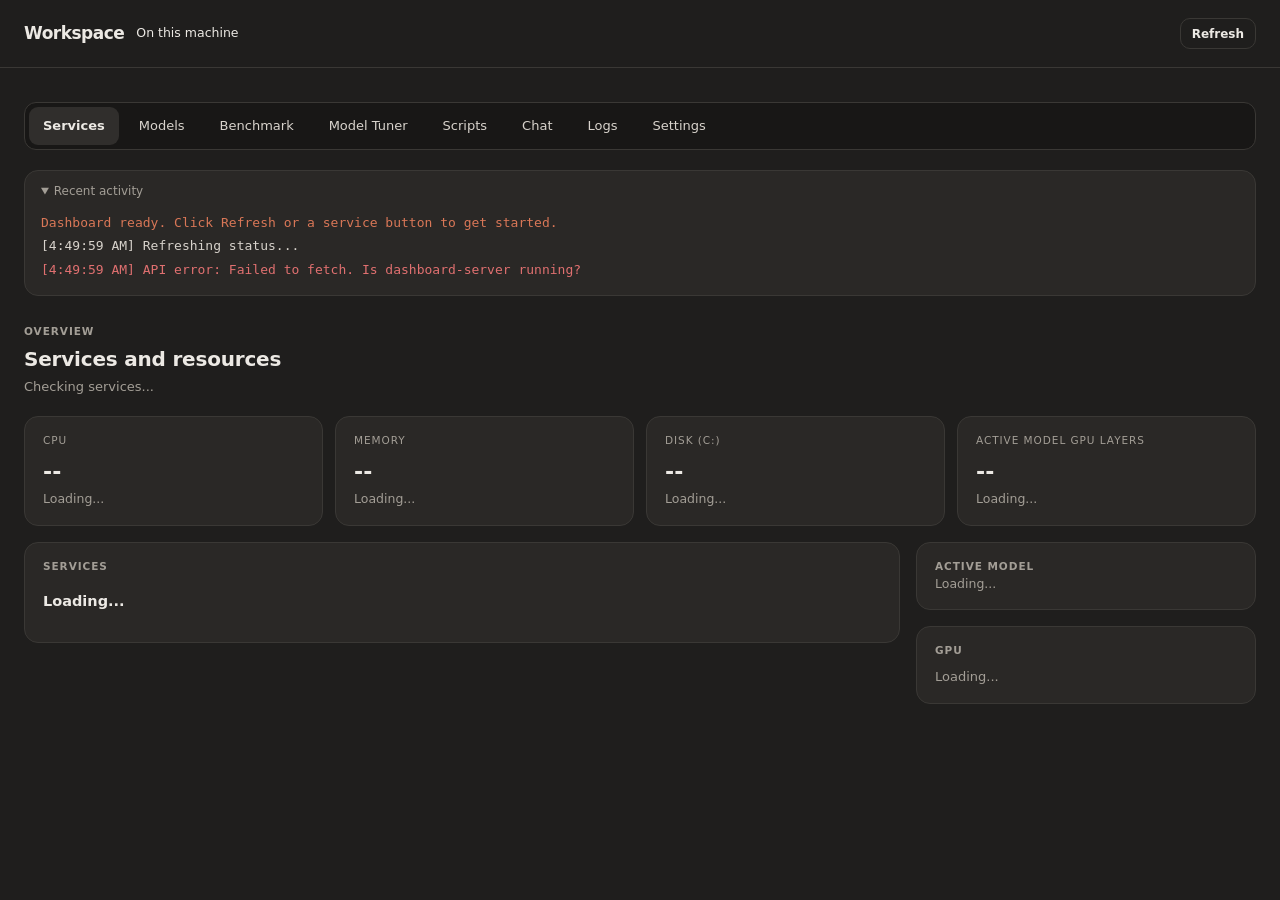
==== dashboard.html @ 78bde41a "Dashboard: services overview with a Needs you band, active model and the Assistant palette - The Ser" ====
<!DOCTYPE html>
<html lang="en">
<head>
    <meta charset="UTF-8">
    <meta name="viewport" content="width=device-width, initial-scale=1.0">
    <title>AI Workspace Dashboard</title>
    <style>
        :root {
            /* Assistant design tokens (web/src/index.css). Dark only. Names are kept so every tab picks them up. */
            --bg-primary: #1f1e1d;
            --bg-secondary: #181716;
            --bg-card: #2a2826;
            --bg-card-hover: #302e2c;
            --bg-field: #262423;
            --border: #3a3835;
            --border-strong: #4d4a46;
            --text-primary: #ece9e4;
            --text-secondary: #d8d3cc;
            --text-muted: #a39e96;
            --accent: #d97757;
            --accent-hover: #e79377;
            --on-accent: #1b1412;
            --accent-blue: #d97757;
            --accent-green: #7fb77e;
            --accent-red: #e07070;
            --accent-yellow: #d9a441;
            --accent-purple: #a39e96;
            --accent-orange: #d97757;
            --accent-cyan: #d97757;
            --font-sans: ui-sans-serif, system-ui, "Segoe UI Variable", "Segoe UI", sans-serif;
            --font-mono: ui-monospace, "Cascadia Mono", Consolas, monospace;
            --shadow: 0 2px 8px rgba(0,0,0,0.3);
            --shadow-lg: 0 4px 16px rgba(0,0,0,0.4);
        }
        
        * { margin: 0; padding: 0; box-sizing: border-box; }
        
        body {
            font-family: -apple-system, BlinkMacSystemFont, 'Segoe UI', Roboto, Oxygen, sans-serif;
            background: var(--bg-primary);
            color: var(--text-primary);
            min-height: 100vh;
            line-height: 1.5;
        }
        
        /* Header */
        .header {
            background: var(--bg-secondary);
            border-bottom: 1px solid var(--border);
            padding: 16px 24px;
            display: flex;
            align-items: center;
            justify-content: space-between;
            position: sticky;
            top: 0;
            z-index: 100;
        }
        
        .header h1 {
            font-size: 20px;
            font-weight: 600;
            background: linear-gradient(135deg, var(--accent-blue), var(--accent-purple));
            -webkit-background-clip: text;
            -webkit-text-fill-color: transparent;
        }
        
        .header-actions { display: flex; gap: 12px; }
        
        /* Buttons */
        .btn {
            padding: 8px 16px;
            border: 1px solid var(--border);
            border-radius: 6px;
            background: var(--bg-card);
            color: var(--text-primary);
            cursor: pointer;
            font-size: 13px;
            font-weight: 500;
            transition: all 0.15s ease;
            display: inline-flex;
            align-items: center;
            gap: 6px;
        }
        .btn:hover { background: var(--bg-card-hover); }
        .btn:disabled { opacity: 0.5; cursor: not-allowed; }
        
        .btn-primary { background: #238636; border-color: #238636; }
        .btn-primary:hover { background: #2ea043; }
        .btn-primary:disabled { background: #238636; opacity: 0.5; }
        
        .btn-danger { background: #da3633; border-color: #da3633; }
        .btn-danger:hover { background: #f85149; }
        .btn-danger:disabled { background: #da3633; opacity: 0.5; }
        
        .btn-warning { background: #9e6a03; border-color: #9e6a03; }
        .btn-warning:hover { background: #d29922; color: #000; }
        
        .btn-info { background: #1f6feb; border-color: #1f6feb; }
        .btn-info:hover { background: #388bfd; }
        
        .btn-sm { padding: 4px 10px; font-size: 12px; }
        
        /* Layout */
        .dashboard { max-width: 1400px; margin: 0 auto; padding: 24px; }
        
        /* Status Bar */
        .status-bar {
            display: grid;
            grid-template-columns: repeat(auto-fit, minmax(200px, 1fr));
            gap: 16px;
            margin-bottom: 24px;
        }
        .status-card {
            background: var(--bg-card);
            border: 1px solid var(--border);
            border-radius: 8px;
            padding: 16px;
            box-shadow: var(--shadow);
        }
        .status-card .label {
            font-size: 11px;
            text-transform: uppercase;
            letter-spacing: 0.5px;
            color: var(--text-muted);
            margin-bottom: 4px;
        }
        .status-card .value { font-size: 24px; font-weight: 700; }
        .status-card .detail { font-size: 12px; color: var(--text-secondary); margin-top: 4px; }
        
        .status-green { color: var(--accent-green); }
        .status-red { color: var(--accent-red); }
        .status-yellow { color: var(--accent-yellow); }
        .status-blue { color: var(--accent-blue); }
        
        /* Service Status */
        .services-grid {
            display: grid;
            grid-template-columns: repeat(auto-fit, minmax(300px, 1fr));
            gap: 16px;
            margin-bottom: 24px;
        }
        .service-card {
            background: var(--bg-card);
            border: 1px solid var(--border);
            border-radius: 8px;
            padding: 20px;
            box-shadow: var(--shadow);
            transition: all 0.2s ease;
        }
        .service-card:hover { border-color: var(--accent-blue); box-shadow: var(--shadow-lg); }
        .service-header {
            display: flex;
            align-items: center;
            justify-content: space-between;
            margin-bottom: 12px;
        }
        .service-name { font-size: 16px; font-weight: 600; }
        .service-badge {
            padding: 4px 10px;
            border-radius: 20px;
            font-size: 11px;
            font-weight: 600;
            text-transform: uppercase;
        }
        .badge-running { background: rgba(63,185,80,0.15); color: var(--accent-green); }
        .badge-stopped { background: rgba(248,81,73,0.15); color: var(--accent-red); }
        .badge-starting { background: rgba(210,153,34,0.15); color: var(--accent-yellow); }
        
        .service-details { margin: 12px 0; }
        .service-detail-row {
            display: flex;
            justify-content: space-between;
            padding: 6px 0;
            border-bottom: 1px solid var(--border);
            font-size: 13px;
        }
        .service-detail-row:last-child { border-bottom: none; }
        
        .service-actions { display: flex; gap: 8px; margin-top: 16px; flex-wrap: wrap; }
        
        /* Feedback Area */
        .feedback-area {
            background: var(--bg-card);
            border: 1px solid var(--border);
            border-radius: 8px;
            padding: 16px;
            margin-bottom: 24px;
            min-height: 60px;
            max-height: 300px;
            overflow-y: auto;
        }
        .feedback-title {
            font-size: 14px;
            font-weight: 600;
            margin-bottom: 8px;
            color: var(--text-secondary);
        }
        .feedback-line {
            font-size: 13px;
            padding: 2px 0;
            font-family: 'Cascadia Code', 'Fira Code', monospace;
        }
        .feedback-line.success { color: var(--accent-green); }
        .feedback-line.error { color: var(--accent-red); }
        .feedback-line.info { color: var(--accent-blue); }
        .feedback-line.warn { color: var(--accent-yellow); }
        .feedback-line.loading { color: var(--text-secondary); }
        
        /* Sections */
        .section { margin-bottom: 32px; }
        .section-title {
            font-size: 18px;
            font-weight: 600;
            margin-bottom: 16px;
            padding-bottom: 8px;
            border-bottom: 1px solid var(--border);
            display: flex;
            align-items: center;
            gap: 8px;
        }
        
        /* Model Cards */
        .models-grid {
            display: grid;
            grid-template-columns: repeat(auto-fit, minmax(350px, 1fr));
            gap: 16px;
        }
        .model-card {
            background: var(--bg-card);
            border: 1px solid var(--border);
            border-radius: 8px;
            padding: 20px;
            box-shadow: var(--shadow);
        }
        .model-card h3 { font-size: 15px; margin-bottom: 8px; word-break: break-all; }
        .model-stats { display: grid; grid-template-columns: 1fr 1fr; gap: 8px; margin: 12px 0; }
        .model-stat {
            background: rgba(255,255,255,0.03);
            padding: 8px 12px;
            border-radius: 6px;
        }
        .model-stat .label { font-size: 11px; color: var(--text-muted); }
        .model-stat .value { font-size: 14px; font-weight: 600; }
        .model-load-progress {
            display: flex; align-items: center; gap: 14px;
            background: rgba(88,166,255,0.08); border: 1px solid var(--accent-blue);
            border-radius: 8px; padding: 14px 18px; margin-bottom: 16px;
        }
        .model-load-progress .loading-spinner { width: 20px; height: 20px; flex-shrink: 0; }
        .model-load-progress-text { display: flex; flex-direction: column; gap: 2px; }
        #modelLoadTitle { font-size: 14px; font-weight: 600; color: var(--accent-blue); }
        .model-load-elapsed { font-size: 12px; color: var(--text-secondary); }
        .model-card.loading { opacity: 0.6; pointer-events: none; }
        .model-card { position: relative; }
        .model-badge-active {
            position: absolute; top: 16px; right: 16px;
            background: rgba(63,185,80,0.15); color: var(--accent-green);
            padding: 4px 10px; border-radius: 20px; font-size: 11px; font-weight: 600; text-transform: uppercase;
        }
        .model-actions { display: flex; gap: 8px; margin-top: 12px; }
        .model-settings-panel {
            display: none; margin-top: 16px; padding-top: 16px;
            border-top: 1px solid var(--border);
        }
        .model-settings-panel.open { display: block; }
        .settings-row {
            display: grid; grid-template-columns: 1fr 1fr; gap: 10px; margin-bottom: 10px;
        }
        .settings-field { display: flex; flex-direction: column; gap: 4px; }
        .settings-field label { font-size: 11px; color: var(--text-muted); text-transform: uppercase; letter-spacing: 0.5px; }
        .settings-field input[type="number"], .settings-field input[type="text"] {
            padding: 8px 10px; background: var(--bg-primary); border: 1px solid var(--border);
            border-radius: 6px; color: var(--text-primary); font-size: 13px;
        }
        .settings-field input:focus { outline: none; border-color: var(--accent-blue); }
        .settings-field.full-width { grid-column: 1 / -1; }
        .toggle-row { display: flex; align-items: center; justify-content: space-between; padding: 6px 0; }
        .toggle-row label { font-size: 13px; color: var(--text-primary); }
        .toggle-switch { position: relative; width: 38px; height: 22px; flex-shrink: 0; }
        .toggle-switch input { opacity: 0; width: 0; height: 0; }
        .toggle-slider {
            position: absolute; cursor: pointer; inset: 0;
            background: var(--border); border-radius: 22px; transition: 0.2s;
        }
        .toggle-slider:before {
            content: ""; position: absolute; height: 16px; width: 16px; left: 3px; bottom: 3px;
            background: var(--text-primary); border-radius: 50%; transition: 0.2s;
        }
        .toggle-switch input:checked + .toggle-slider { background: var(--accent-green); }
        .toggle-switch input:checked + .toggle-slider:before { transform: translateX(16px); }
        
        /* Benchmark */
        .benchmark-results {
            background: var(--bg-card);
            border: 1px solid var(--border);
            border-radius: 8px;
            padding: 16px;
            margin-top: 16px;
        }
        .benchmark-metric {
            display: inline-block;
            margin-right: 24px;
            padding: 12px;
            background: rgba(255,255,255,0.03);
            border-radius: 6px;
            min-width: 120px;
        }
        .benchmark-metric .value { font-size: 24px; font-weight: 700; }
        .benchmark-metric .label { font-size: 11px; color: var(--text-muted); }
        
        /* Optimizer */
        .optimizer-status {
            background: var(--bg-card);
            border: 1px solid var(--border);
            border-radius: 8px;
            padding: 16px;
            margin-top: 16px;
        }
        .optimizer-progress {
            height: 8px;
            background: var(--border);
            border-radius: 4px;
            margin: 12px 0;
            overflow: hidden;
        }
        .optimizer-progress-bar {
            height: 100%;
            background: linear-gradient(90deg, var(--accent-blue), var(--accent-purple));
            border-radius: 4px;
            transition: width 0.3s ease;
        }
        
        /* Logs */
        .log-viewer {
            background: #000;
            border: 1px solid var(--border);
            border-radius: 8px;
            padding: 12px;
            font-family: 'Cascadia Code', 'Fira Code', monospace;
            font-size: 12px;
            max-height: 400px;
            overflow-y: auto;
            line-height: 1.6;
        }
        .log-entry { padding: 1px 0; }
        .log-entry.error { color: var(--accent-red); }
        .log-entry.warn { color: var(--accent-yellow); }
        .log-entry.info { color: var(--accent-cyan); }
        
        /* Chat */
        .chat-container {
            background: var(--bg-card);
            border: 1px solid var(--border);
            border-radius: 8px;
            padding: 16px;
        }
        .chat-messages {
            max-height: 400px;
            overflow-y: auto;
            margin-bottom: 16px;
        }
        .chat-message { margin-bottom: 12px; padding: 12px; border-radius: 8px; }
        .chat-message.user { background: rgba(88,166,255,0.1); border-left: 3px solid var(--accent-blue); }
        .chat-message.assistant { background: rgba(188,140,255,0.1); border-left: 3px solid var(--accent-purple); }
        .msg-label { font-size: 11px; font-weight: 600; margin-bottom: 4px; }
        .msg-content { font-size: 14px; white-space: pre-wrap; word-break: break-word; }
        .chat-input-row { display: flex; gap: 8px; }
        .chat-input {
            flex: 1;
            padding: 10px;
            background: var(--bg-primary);
            border: 1px solid var(--border);
            border-radius: 6px;
            color: var(--text-primary);
            font-size: 14px;
        }
        .chat-input:focus { outline: none; border-color: var(--accent-blue); }
        
        /* Loading spinner */
        .loading-spinner {
            display: inline-block;
            width: 14px;
            height: 14px;
            border: 2px solid var(--text-muted);
            border-top-color: var(--accent-blue);
            border-radius: 50%;
            animation: spin 0.8s linear infinite;
        }
        @keyframes spin { to { transform: rotate(360deg); } }
        
        /* Tabs */
        .tabs { display: flex; gap: 4px; margin-bottom: 24px; border-bottom: 1px solid var(--border); padding-bottom: 0; overflow-x: auto; }
        .tab {
            padding: 10px 20px;
            cursor: pointer;
            border-bottom: 2px solid transparent;
            color: var(--text-secondary);
            transition: all 0.2s;
            font-size: 14px;
            white-space: nowrap;
        }
        .tab:hover { color: var(--text-primary); }
        .tab.active {
            color: var(--accent-blue);
            border-bottom-color: var(--accent-blue);
            font-weight: 600;
        }
        .tab-content { display: none; }

        /* Service card status accent */
        .service-card { border-left: 3px solid var(--border); }
        .service-card.is-running { border-left-color: var(--accent-green); }
        .service-card.is-stopped { border-left-color: var(--accent-red); }

        /* GPU card */
        .gpu-card {
            background: var(--bg-card);
            border: 1px solid var(--border);
            border-radius: 8px;
            padding: 16px;
            box-shadow: var(--shadow);
        }
        .gpu-card .gpu-head { display: flex; justify-content: space-between; align-items: baseline; margin-bottom: 10px; }
        .gpu-card .gpu-name { font-size: 13px; color: var(--text-secondary); }
        .gpu-card .gpu-temp { font-size: 13px; font-weight: 600; }
        .gpu-bar-track { height: 10px; background: var(--border); border-radius: 5px; overflow: hidden; margin-bottom: 8px; }
        .gpu-bar-fill { height: 100%; border-radius: 5px; transition: width 0.4s ease, background 0.4s ease; background: var(--accent-green); }
        .gpu-bar-fill.warn { background: var(--accent-yellow); }
        .gpu-bar-fill.crit { background: var(--accent-red); }
        .gpu-meta-row { display: flex; justify-content: space-between; font-size: 12px; color: var(--text-secondary); }
        .gpu-unavailable { color: var(--text-muted); font-size: 13px; }

        /* Scripts tab */
        .script-card {
            background: var(--bg-card);
            border: 1px solid var(--border);
            border-radius: 8px;
            padding: 18px;
            margin-bottom: 16px;
        }
        .script-card h3 { font-size: 15px; margin-bottom: 4px; }
        .script-card .script-desc { font-size: 12px; color: var(--text-secondary); margin-bottom: 12px; }
        .script-card .script-form { display: flex; gap: 8px; flex-wrap: wrap; align-items: center; margin-bottom: 10px; }
        .script-card .script-form input, .script-card .script-form select {
            padding: 8px 10px; background: var(--bg-primary); border: 1px solid var(--border);
            border-radius: 6px; color: var(--text-primary); font-size: 13px;
        }
        .script-run-status { font-size: 12px; color: var(--text-secondary); margin-bottom: 8px; min-height: 16px; }
        .script-output {
            background: #000; border: 1px solid var(--border); border-radius: 6px; padding: 10px;
            font-family: 'Cascadia Code', 'Fira Code', monospace; font-size: 12px; white-space: pre-wrap;
            max-height: 260px; overflow-y: auto; display: none; line-height: 1.5;
        }
        .script-output.visible { display: block; }
        .script-output .err-line { color: var(--accent-red); }
        #screenshotPreview { max-width: 100%; border-radius: 8px; border: 1px solid var(--border); margin-top: 10px; display: none; }
        #screenshotPreview.visible { display: block; }
        .tab-content.active { display: block; }

        /* Workspace surfaces: restrained color, visible focus, flexible layouts. */
        :root { color-scheme: dark; scrollbar-color:var(--border) var(--bg-primary); scrollbar-width:thin; }
        body { font-size:14px; -webkit-font-smoothing:antialiased; }
        .header { padding:18px max(24px,calc((100vw - 1320px)/2)); background:var(--bg-primary); gap:16px; }
        .header h1 { display:flex; align-items:center; gap:12px; font-size:17px; letter-spacing:-.03em;
            background:none; -webkit-text-fill-color:var(--text-primary); }
        .brand-mark { display:inline-grid; place-items:center; width:34px; height:34px; border-radius:11px;
            background:var(--accent-cyan); color:#102822; -webkit-text-fill-color:#102822; font-size:14px; font-weight:800; }
        .header-actions .btn { background:transparent; }
        .dashboard { max-width:1368px; padding:34px 24px 64px; }
        .workspace-intro { display:flex; justify-content:space-between; align-items:center; gap:24px; margin-bottom:30px; }
        .workspace-intro[hidden] { display:none; }
        .eyebrow { color:var(--accent-cyan); font-size:10px; font-weight:700; letter-spacing:.16em; text-transform:uppercase; margin-bottom:8px; }
        .workspace-intro h2 { font-size:clamp(25px,3vw,36px); font-weight:600; letter-spacing:-.045em; line-height:1.2; }
        .workspace-intro p { color:var(--text-secondary); margin-top:10px; max-width:640px; }
        .local-label { white-space:nowrap; border:1px solid var(--border); border-radius:999px; padding:7px 12px; color:var(--text-secondary); font-size:12px; }
        .tabs { display:flex; gap:5px; padding:6px; margin-bottom:20px; background:var(--bg-secondary);
            border:1px solid var(--border); border-radius:13px; overflow-x:auto; }
        .tab { font:inherit; font-weight:550; padding:10px 18px; border:0; border-radius:8px; background:transparent;
            color:var(--text-secondary); white-space:nowrap; cursor:pointer; flex-shrink:0; }
        .tab:hover { color:var(--text-primary); background:var(--bg-card); }
        .tab.active { background:var(--bg-card-hover); color:var(--accent-cyan); box-shadow:0 1px 3px #0003; border:0; }
        .feedback-area { background:transparent; border:1px solid var(--border); border-radius:10px; padding:0; margin-bottom:28px; min-height:0; max-height:none; }
        .feedback-title { cursor:pointer; padding:11px 16px; margin:0; color:var(--text-secondary); font-size:12px; font-weight:500; }
        #feedbackLines { max-height:160px; overflow:auto; padding:0 16px 14px; font-size:12px; }
        .section { margin-bottom:30px; }
        .section-title { font-size:17px; font-weight:600; letter-spacing:-.025em; margin-bottom:16px; }
        .services-grid,.models-grid { grid-template-columns:repeat(auto-fit,minmax(min(100%,320px),1fr)); gap:16px; }
        .status-bar { gap:14px; grid-template-columns:repeat(auto-fit,minmax(min(100%,180px),1fr)); }
        .service-card,.model-card,.status-card,.gpu-card,.script-card,.benchmark-results,.optimizer-status {
            border-radius:15px; background:var(--bg-secondary); box-shadow:0 4px 18px #00000012; }
        .service-card,.model-card,.script-card { padding:22px; border-width:1px; }
        .service-card.is-running,.service-card.is-stopped { border-left-width:1px; border-color:var(--border); }
        .service-card:hover,.model-card:hover { border-color:#425865; background:var(--bg-card); }
        .service-name { font-size:16px; letter-spacing:-.02em; font-weight:600; }
        .service-badge { font-size:10px; letter-spacing:.06em; border-radius:999px; padding:4px 9px; }
        .status-card { padding:21px; }
        .status-card .label { font-size:10px; letter-spacing:.1em; color:var(--text-secondary); }
        .status-card .value { font-size:30px; font-weight:550; letter-spacing:-.045em; font-variant-numeric:tabular-nums; }
        .status-card .detail { font-size:12px; line-height:1.5; }
        .btn { min-height:36px; padding:8px 13px; border-radius:8px; font-family:inherit; font-weight:600; text-decoration:none; justify-content:center; }
        .btn-sm { min-height:31px; padding:5px 11px; }
        .btn-primary,.btn-primary:disabled { background:var(--accent-cyan); border-color:var(--accent-cyan); color:#102822; }
        .btn-primary:hover:not(:disabled) { background:#8fe5cb; border-color:#8fe5cb; }
        .btn-danger,.btn-danger:disabled { background:#f8514910; border-color:#f8514940; color:#ffada7; }
        .btn-danger:hover:not(:disabled) { background:#f8514925; }
        .btn-warning { background:#d2992215; border-color:#d2992250; color:#eed08a; }
        .btn-info { background:#88baff15; border-color:#88baff45; color:#aecfff; }
        .btn-info:hover { background:#88baff28; }
        input,select,textarea { font:inherit; color-scheme:dark; min-width:0; }
        input:not([type=checkbox]),select,textarea,.chat-input { border-radius:9px; background:var(--bg-primary); border:1px solid var(--border); }
        :is(button,a,input,select,textarea,summary):focus-visible { outline:2px solid var(--accent-cyan); outline-offset:3px; }
        .tabs { scrollbar-width:thin; }
        .toggle-switch input:focus-visible + .toggle-slider { outline:2px solid var(--accent-cyan); outline-offset:3px; }
        .chat-container { border-radius:16px; border:1px solid var(--border); overflow:hidden; background:var(--bg-secondary); padding:0; }
        .chat-messages { background:transparent; height:clamp(220px,calc(100dvh - 430px),520px); max-height:none; min-height:220px; padding:24px; margin:0; }
        .chat-messages:empty::before { content:'Start a conversation with your local model.'; display:block; color:var(--text-secondary); text-align:center; padding:70px 16px; }
        .chat-message { border-radius:12px; padding:14px 18px; max-width:90%; overflow-wrap:anywhere; }
        .chat-message.user { margin-left:auto; background:#67d5b510; border-color:var(--accent-cyan); }
        .chat-input-row { padding:16px; background:var(--bg-secondary); border-top:1px solid var(--border); }
        .chat-input { min-width:0; }
        .log-viewer,.script-output { background:#0a1015; border-radius:12px; border:1px solid var(--border); line-height:1.75; }
        .model-card h3,.script-card h3 { font-weight:600; letter-spacing:-.02em; overflow-wrap:anywhere; }
        .model-params,.script-form { gap:12px; }
        .gpu-card { padding:22px; }
        .gpu-metrics { gap:18px; }
        .section > p { max-width:780px; line-height:1.7; }
        @media(max-width:650px) {
            .header { padding:14px 16px; } .header h1 { font-size:15px; }
            .dashboard { padding:24px 16px 48px; } .workspace-intro { align-items:flex-start; } .local-label { display:none; }
            .tab { padding:9px 13px; } .service-card,.model-card,.script-card { padding:17px; }
            .status-bar { grid-template-columns:repeat(2,minmax(0,1fr)); } .status-card { padding:15px; }
            .status-card .value { font-size:25px; } .service-actions { flex-wrap:wrap; }
            .benchmark-results { flex-wrap:wrap; } .gpu-metrics { grid-template-columns:repeat(2,minmax(0,1fr)); }
        }
        @media(prefers-reduced-motion:reduce) { *,*::before,*::after { animation:none!important; transition:none!important; scroll-behavior:auto!important; } }
        /* Overview (Services tab) and the Assistant palette for buttons, tabs and labels. Later rules win. */
        body { font-family: var(--font-sans); }
        .header h1 .header-sub { font-size: 12.5px; font-weight: 400; color: var(--text-muted); letter-spacing: 0; }
        .eyebrow { color: var(--text-muted); font-size: 10.5px; font-weight: 600; letter-spacing: .09em; text-transform: uppercase; margin-bottom: 6px; }
        .label-caps { margin: 0; font-size: 10.5px; font-weight: 600; letter-spacing: .09em; text-transform: uppercase; color: var(--text-muted); }
        .label-caps .count { color: var(--text-secondary); margin-left: 4px; font-variant-numeric: tabular-nums; }
        .tabs { background: var(--bg-secondary); border-radius: 12px; padding: 4px; }
        .tab { font-size: 13px; font-weight: 500; padding: 8px 14px; border: 1px solid transparent; border-radius: 9px; }
        .tab:hover { background: var(--bg-field); color: var(--text-primary); }
        .tab.active { color: var(--text-primary); background: var(--bg-card-hover); border-color: var(--border-strong); box-shadow: none; }
        .overview-head { margin-bottom: 20px; }
        .overview-title { font-size: 20px; font-weight: 600; letter-spacing: -.01em; line-height: 1.35; color: var(--text-primary); margin-top: 4px; }
        .overview-sub { font-size: 13px; color: var(--text-muted); margin-top: 4px; }

        /* Needs you: only shown when a service is down with an error. */
        .needs-you { background: var(--bg-card); border: 1px solid var(--border); border-radius: 14px; padding: 14px 18px; margin-bottom: 16px; }
        .needs-you[hidden] { display: none; }
        .needs-row { display: flex; flex-wrap: wrap; align-items: center; gap: 10px 16px; padding: 12px 0 0; margin-top: 10px; border-top: 1px solid var(--border); }
        .needs-row:first-of-type { border-top: 0; }
        .needs-text { flex: 1 1 260px; min-width: 0; }
        .needs-name { font-size: 14px; font-weight: 600; color: var(--text-primary); }
        .needs-detail { font-size: 13px; line-height: 1.5; color: var(--text-secondary); overflow-wrap: anywhere; }
        .needs-actions { display: flex; flex-wrap: wrap; gap: 8px; }

        /* Resources row. */
        .status-bar { gap: 12px; margin-bottom: 16px; }
        .status-card { background: var(--bg-card); border: 1px solid var(--border); border-radius: 14px; padding: 16px 18px; box-shadow: none; }
        .status-card .label { font-size: 10.5px; letter-spacing: .09em; color: var(--text-muted); }
        .status-card .value { font-size: 22px; font-weight: 600; letter-spacing: 0; margin-top: 6px; color: var(--text-primary); }
        .status-card .detail { font-size: 12.5px; color: var(--text-muted); margin-top: 2px; }

        /* Services list and side panels. */
        .overview-grid { display: grid; grid-template-columns: minmax(0, 1fr) 340px; gap: 16px; align-items: start; }
        @media (max-width: 1000px) { .overview-grid { grid-template-columns: minmax(0, 1fr); } }
        .overview-side { display: flex; flex-direction: column; gap: 16px; min-width: 0; }
        .panel { background: var(--bg-card); border: 1px solid var(--border); border-radius: 14px; padding: 16px 18px; min-width: 0; }
        .panel-head { display: flex; flex-wrap: wrap; align-items: baseline; justify-content: space-between; gap: 6px 12px; margin-bottom: 2px; }
        .panel-meta { font-size: 12.5px; color: var(--text-muted); margin: 0; }
        .services-list { list-style: none; margin: 0; padding: 0; }
        .service-card { display: grid; grid-template-columns: minmax(0, 1fr) auto; gap: 8px 16px; align-items: start; padding: 14px 0; border: 0; border-top: 1px solid var(--border); border-radius: 0; background: transparent; box-shadow: none; }
        .service-card:first-child { border-top: 0; }
        .service-card:hover, .service-card.is-running, .service-card.is-stopped, .service-card.is-failed, .service-card.is-starting { border: 0; border-top: 1px solid var(--border); background: transparent; box-shadow: none; }
        .service-card:first-child { border-top: 0; }
        .service-main { min-width: 0; }
        .service-line { display: flex; flex-wrap: wrap; align-items: center; gap: 6px 10px; }
        .service-name { font-size: 14.5px; font-weight: 600; color: var(--text-primary); letter-spacing: 0; }
        .service-badge { display: inline-flex; align-items: center; height: 22px; padding: 0 9px; border-radius: 999px; border: 1px solid transparent; font-size: 11.5px; font-weight: 500; letter-spacing: 0; text-transform: none; white-space: nowrap; }
        .badge-running { background: #7fb77e1f; color: var(--accent-green); border-color: #7fb77e59; }
        .badge-stopped { background: #e070701f; color: var(--accent-red); border-color: #e0707059; }
        .badge-starting { background: #d9a4411f; color: var(--accent-yellow); border-color: #d9a44159; }
        .badge-idle { background: var(--bg-field); color: var(--text-muted); border-color: var(--border-strong); }
        .service-addr { font-family: var(--font-mono); font-size: 12px; color: var(--text-muted); margin-top: 2px; overflow-wrap: anywhere; }
        .service-desc { margin: 4px 0 0; font-size: 13px; line-height: 1.55; color: var(--text-secondary); }
        .service-error { margin: 4px 0 0; font-size: 12.5px; line-height: 1.5; color: var(--accent-red); overflow-wrap: anywhere; }
        .service-actions { display: flex; flex-wrap: wrap; gap: 6px; justify-content: flex-end; margin: 0; }
        .service-actions .btn { min-height: 30px; padding: 0 11px; font-size: 12.5px; border-radius: 10px; }

        .active-name { margin-top: 8px; font-size: 14px; font-weight: 600; color: var(--text-primary); overflow-wrap: anywhere; }
        .active-file { font-family: var(--font-mono); font-size: 12px; color: var(--text-muted); overflow-wrap: anywhere; }
        .active-stats { display: grid; gap: 8px; margin: 14px 0; font-size: 13px; }
        .active-stats > div { display: flex; justify-content: space-between; gap: 12px; }
        .active-stats dt { color: var(--text-muted); }
        .active-stats dd { margin: 0; color: var(--text-primary); text-align: right; font-variant-numeric: tabular-nums; }
        .overview-side .gpu-card { background: transparent; border: 0; border-radius: 0; box-shadow: none; padding: 8px 0 0; }
        .overview-side .gpu-card .gpu-name { color: var(--text-secondary); }
        .gpu-bar-track { background: var(--bg-field); }

        /* Buttons, on the Assistant palette: primary is ink, danger and warning are text-coloured, the rest are fields. */
        .btn, .btn:hover { border-radius: 10px; }
        .btn-primary, .btn-primary:disabled { background: var(--text-primary); border-color: var(--text-primary); color: var(--bg-primary); }
        .btn-primary:hover:not(:disabled) { background: #ffffff; border-color: #ffffff; }
        .btn-danger, .btn-danger:disabled { background: transparent; border-color: #e0707059; color: var(--accent-red); }
        .btn-danger:hover:not(:disabled) { background: #e070701f; border-color: var(--accent-red); }
        .btn-warning { background: transparent; border-color: #d9a44159; color: var(--accent-yellow); }
        .btn-warning:hover { background: #d9a4411f; color: var(--accent-yellow); }
        .btn-info, .btn-info:hover { background: var(--bg-field); border-color: var(--border); color: var(--text-secondary); }
        .btn-info:hover { background: var(--bg-card-hover); border-color: var(--border-strong); }
        .btn-ghost { background: transparent; border-color: transparent; color: var(--text-muted); }
        .btn-ghost:hover:not(:disabled) { background: var(--bg-field); border-color: transparent; color: var(--text-primary); }
        .btn-warning, .btn-info { font-weight: 500; }

        /* Feedback strip and remaining tabs: keep the old classes, but on the warm surfaces. */
        .feedback-area { background: var(--bg-card); border-radius: 14px; }
        .feedback-title { color: var(--text-muted); }
        .log-viewer, .script-output { background: var(--bg-field); }
        .chat-message.user { background: #d9775714; border-color: var(--accent); }
        .chat-message.assistant { background: #a39e9614; border-color: var(--text-muted); }
        .chat-messages:empty::before { color: var(--text-muted); }
    </style>
</head>
<body>
    <div class="header">
        <h1>Workspace <span class="header-sub">On this machine</span></h1>
        <div class="header-actions">
            <button class="btn btn-sm" onclick="refreshAll()">Refresh</button>
        </div>
    </div>

    <div class="dashboard">
        <!-- Tabs -->
        <nav class="tabs" aria-label="Workspace sections">
            <button type="button" class="tab active" data-tab="services" aria-pressed="true" aria-controls="tab-services" onclick="switchTab('services')">Services</button>
            <button type="button" class="tab" data-tab="models" aria-pressed="false" aria-controls="tab-models" onclick="switchTab('models')">Models</button>
            <button type="button" class="tab" data-tab="benchmark" aria-pressed="false" aria-controls="tab-benchmark" onclick="switchTab('benchmark')">Benchmark</button>
            <button type="button" class="tab" data-tab="optimizer" aria-pressed="false" aria-controls="tab-optimizer" onclick="switchTab('optimizer')">Model Tuner</button>
            <button type="button" class="tab" data-tab="scripts" aria-pressed="false" aria-controls="tab-scripts" onclick="switchTab('scripts')">Scripts</button>
            <button type="button" class="tab" data-tab="chat" aria-pressed="false" aria-controls="tab-chat" onclick="switchTab('chat')">Chat</button>
            <button type="button" class="tab" data-tab="logs" aria-pressed="false" aria-controls="tab-logs" onclick="switchTab('logs')">Logs</button>
            <button type="button" class="tab" data-tab="settings" aria-pressed="false" aria-controls="tab-settings" onclick="switchTab('settings')">Settings</button>
        </nav>
        
        <!-- Feedback Area -->
        <details class="feedback-area" id="feedbackArea">
            <summary class="feedback-title">Recent activity</summary>
            <div id="feedbackLines">
                <div class="feedback-line info">Dashboard ready. Click Refresh or a service button to get started.</div>
            </div>
        </details>
        
        <!-- Services Tab: overview -->
        <div class="tab-content active" id="tab-services">
            <div class="overview-head">
                <div class="eyebrow">Overview</div>
                <h2 class="overview-title">Services and resources</h2>
                <p class="overview-sub" id="overviewSub">Checking services...</p>
            </div>

            <section class="needs-you" id="needsYou" aria-labelledby="needsYouTitle" hidden>
                <h3 class="label-caps" id="needsYouTitle">Needs you <span class="count" id="needsYouCount">0</span></h3>
                <div id="needsYouList"></div>
            </section>

            <div class="status-bar" id="systemBar" aria-label="System resources">
                <div class="status-card">
                    <div class="label">CPU</div>
                    <div class="value status-blue" id="cpuValue">--</div>
                    <div class="detail" id="cpuDetail">Loading...</div>
                </div>
                <div class="status-card">
                    <div class="label">Memory</div>
                    <div class="value status-blue" id="ramValue">--</div>
                    <div class="detail" id="ramDetail">Loading...</div>
                </div>
                <div class="status-card">
                    <div class="label">Disk (C:)</div>
                    <div class="value status-green" id="diskValue">--</div>
                    <div class="detail" id="diskDetail">Loading...</div>
                </div>
                <div class="status-card">
                    <div class="label">Active Model GPU Layers</div>
                    <div class="value status-green" id="gpuLayers">--</div>
                    <div class="detail" id="gpuLayersDetail">Loading...</div>
                </div>
            </div>

            <div class="overview-grid">
                <section class="panel" aria-labelledby="servicesTitle">
                    <div class="panel-head">
                        <h3 class="label-caps" id="servicesTitle">Services</h3>
                        <span class="panel-meta" id="servicesMeta"></span>
                    </div>
                    <ul class="services-list" id="servicesGrid">
                        <li class="service-card">
                            <div class="service-main"><span class="service-name">Loading...</span></div>
                        </li>
                    </ul>
                </section>

                <div class="overview-side">
                    <section class="panel" aria-labelledby="activeModelTitle">
                        <h3 class="label-caps" id="activeModelTitle">Active model</h3>
                        <div id="activeModel"><p class="panel-meta">Loading...</p></div>
                    </section>

                    <section class="panel" aria-labelledby="gpuTitle">
                        <h3 class="label-caps" id="gpuTitle">GPU</h3>
                        <div id="gpuCard" class="gpu-card">
                            <div class="gpu-unavailable">Loading...</div>
                        </div>
                    </section>
                </div>
            </div>
        </div>

</content>
        <!-- Models Tab -->
        <div class="tab-content" id="tab-models">
            <div class="section">
                <div class="section-title">Available Models</div>
                <p style="color: var(--text-secondary); margin-bottom: 16px;">
                    Scanned from C:\AI\models. Click a model to edit its startup parameters, or Load to switch to it.
                </p>
                <div id="modelLoadProgress" class="model-load-progress" style="display:none;">
                    <div class="loading-spinner"></div>
                    <div class="model-load-progress-text">
                        <div id="modelLoadTitle">Loading model...</div>
                        <div id="modelLoadElapsed" class="model-load-elapsed">0s elapsed</div>
                    </div>
                </div>
                <div class="models-grid" id="modelsGrid">
                    <div class="model-card"><h3>Loading...</h3></div>
                </div>
            </div>
        </div>

        
        <!-- Benchmark Tab -->
        <div class="tab-content" id="tab-benchmark">
            <div class="section">
                <div class="section-title">Quick Benchmark</div>
                <p style="color: var(--text-secondary); margin-bottom: 16px;">
                    Run 3 inference tests to measure your current generation speed in tokens/sec.
                </p>
                <button class="btn btn-primary" onclick="runQuickBenchmark()" id="benchmarkBtn">
                    ▶ Run 3-Run Benchmark
                </button>
                <div id="benchmarkResults" style="display:none; margin-top: 16px;">
                    <div class="benchmark-results">
                        <div class="benchmark-metric">
                            <div class="value status-green" id="avgTps">--</div>
                            <div class="label">Avg Tokens/Sec</div>
                        </div>
                        <div class="benchmark-metric">
                            <div class="value" id="maxTps" style="color: var(--accent-green);">--</div>
                            <div class="label">Best Tokens/Sec</div>
                        </div>
                        <div class="benchmark-metric">
                            <div class="value" id="minTps" style="color: var(--accent-yellow);">--</div>
                            <div class="label">Worst Tokens/Sec</div>
                        </div>
                    </div>
                </div>
            </div>
        </div>
        
        <!-- Optimizer Tab -->
        <div class="tab-content" id="tab-optimizer">
            <div class="section">
                <div class="section-title">Model Tuner</div>
                <p style="color: var(--text-secondary); margin-bottom: 16px;">
                    Finds the fastest safe settings for a model: it reads the file, plans placement and context on
                    paper, then tests only what matters and keeps whatever is clearly faster. Your saved settings are
                    never changed until you press Apply. Your model is reloaded when the run ends.
                </p>
                <div style="display:flex; flex-wrap:wrap; gap:8px; align-items:center; margin-bottom:12px;">
                    <select id="tunerModel" aria-label="Model to tune" class="chat-input" style="width:auto; min-width:260px; padding:8px 10px; font-size:13px;"></select>
                    <select id="tunerMode" aria-label="Tuning depth" class="chat-input" style="width:auto; padding:8px 10px; font-size:13px;">
                        <option value="quick">Quick: fit + speed (~15-25 min)</option>
                        <option value="medium">Medium: + thinking cap, quality checks</option>
                        <option value="full">Full: + coding and long-context checks</option>
                    </select>
                    <button class="btn" onclick="tunerAction('plan')" id="tunerPlanBtn">Plan on paper</button>
                    <button class="btn btn-primary" onclick="tunerAction('start')" id="tunerStartBtn">Start tuning</button>
                    <button class="btn btn-warning" onclick="tunerAction('stop')" id="tunerStopBtn">Stop</button>
                </div>
                <div id="tunerLive" style="border:1px solid var(--border); border-radius:8px; padding:12px; margin-bottom:12px; background:var(--bg-card);">
                    <div id="tunerHeadline" style="font-weight:600;">Loading…</div>
                    <div id="tunerPhase" style="font-size:13px; color:var(--text-secondary); margin-top:4px;"></div>
                    <div id="tunerEvents" style="font-family:ui-monospace,Consolas,monospace; font-size:12px; max-height:260px; overflow:auto; margin-top:8px; white-space:pre-wrap; color:var(--text-secondary);"></div>
                </div>
                <div id="tunerReport" style="display:none; border:1px solid var(--border); border-radius:8px; padding:12px; margin-bottom:12px;"></div>
                <details style="margin-bottom:12px;"><summary style="cursor:pointer; color:var(--text-secondary);">Last plan</summary>
                    <pre id="tunerPlan" style="white-space:pre-wrap; font-size:12px; color:var(--text-secondary);"></pre></details>
                <div class="section-title" style="font-size:14px;">Past runs</div>
                <div id="tunerRuns" style="font-size:13px; color:var(--text-secondary);"></div>
            </div>
        </div>

        <!-- Scripts Tab -->
        <div class="tab-content" id="tab-scripts">
            <div class="section">
                <div class="section-title">Scripts</div>
                <p style="color: var(--text-secondary); margin-bottom: 16px;">
                    Run diagnostics and workspace utilities. Longer tasks show live output below.
                    Stack updates and model comparisons may restart the model server.
                </p>
                <div id="scriptsGrid"><div class="script-card">Loading...</div></div>
            </div>
        </div>

        <!-- Chat Tab -->
        <div class="tab-content" id="tab-chat">
            <div class="section">
                <div class="section-title">Quick Chat</div>
                <div class="chat-container">
                    <div class="chat-messages" id="chatMessages"></div>
                    <div class="chat-input-row">
                        <input type="text" class="chat-input" id="chatInput" aria-label="Message to local model"
                               placeholder="Type a message..." 
                               onkeydown="if(event.key==='Enter') sendChat()">
                        <button class="btn btn-primary" onclick="sendChat()">Send</button>
                    </div>
                </div>
            </div>
        </div>
        
        <!-- Logs Tab -->
        <div class="tab-content" id="tab-logs">
            <div class="section">
                <div class="section-title">Log Viewer</div>
                <div style="margin-bottom: 12px;">
                    <select id="logSelect" aria-label="Log file" class="chat-input" style="width: auto; display: inline-block;">
                        <option value="llama.stdout.log">llama-server stdout</option>
                        <option value="llama.stderr.log">llama-server stderr</option>
                    </select>
                    <span style="font-size:12px; color:var(--text-muted); margin-left:8px;">cptr runs in its own visible console window (see its startup terminal for output), not a log file.</span>
                    <button class="btn btn-sm" onclick="loadLogs()" style="margin-left: 8px;">Load</button>
                    <button class="btn btn-sm" onclick="refreshLogViewer()">Refresh</button>
                </div>
                <div class="log-viewer" id="logViewer">
                    <div class="log-entry info">Select a log file and click Load.</div>
                </div>
            </div>
        </div>

        <!-- Settings Tab: Switchboard's settings panel, including API keys. It is
             served by Switchboard itself, so keys go straight to it and never
             pass through this dashboard's server. -->
        <div class="tab-content" id="tab-settings">
            <div class="section">
                <div class="section-title">Settings &amp; API keys</div>
                <p style="color: var(--text-secondary); margin-bottom: 16px;">
                    Served by Switchboard. If this stays empty, Switchboard is not running;
                    C:\AI\start.ps1 starts it.
                    <a href="http://127.0.0.1:8002/dashboard#settings" target="_blank" rel="noopener"
                       style="color: var(--accent-blue);">Open in its own window</a>
                </p>
                <iframe id="switchboardSettings" title="Switchboard settings and API keys"
                        style="width: 100%; height: 700px; border: 0; background: transparent; display: block;"></iframe>
            </div>
        </div>
    </div>
    
    <script>
        const DASHBOARD_API = 'http://127.0.0.1:9090';
        const LLAMA_API = 'http://127.0.0.1:10000/v1';
        const KV_CACHE_TYPES = ['f16','q8_0','q4_0','q4_1','q5_0','q5_1'];
        const REASONING_EFFORTS = ['default','minimal','low','medium','high','xhigh','max'];
        
        let chatHistory = [];
        let logRefreshInterval = null;
        let benchmarkRunning = false;
        
        // ---- Tab Switching ----
        // Switchboard serves the Settings tab's panel; it reports its height so
        // the frame can fit it. Only messages from Switchboard are trusted.
        const SWITCHBOARD_ORIGIN = 'http://127.0.0.1:8002';
        const SWITCHBOARD_SETTINGS_URL = SWITCHBOARD_ORIGIN + '/dashboard?embed=settings';
        window.addEventListener('message', (event) => {
            if (event.origin !== SWITCHBOARD_ORIGIN) return;
            const data = event.data;
            if (data && data.type === 'switchboard-settings-height' && Number.isFinite(data.height)) {
                const height = Math.max(400, Math.min(Math.round(data.height) + 8, 20000));
                document.getElementById('switchboardSettings').style.height = height + 'px';
            }
        });

        function switchTab(tabName) {
            document.querySelectorAll('.tab').forEach(t => { t.classList.remove('active'); t.setAttribute('aria-pressed', String(t.dataset.tab === tabName)); });
            document.querySelectorAll('.tab-content').forEach(t => t.classList.remove('active'));
            document.querySelector(`[data-tab="${tabName}"]`).classList.add('active');
            document.getElementById(`tab-${tabName}`).classList.add('active');
            
            if (tabName === 'models') {
                loadModelsList();
            }
            if (tabName === 'scripts') {
                loadScriptsCatalog();
            }
            if (tabName === 'optimizer') {
                tunerStart();
            }
            if (tabName === 'settings') {
                // Loaded on first open, so Switchboard is only asked when you look.
                const frame = document.getElementById('switchboardSettings');
                if (!frame.getAttribute('src')) { frame.src = SWITCHBOARD_SETTINGS_URL; }
            }
            // Start log auto-refresh when logs tab is active
            if (tabName === 'logs') {
                logRefreshInterval = setInterval(refreshLogViewer, 3000);
                loadLogs();
            } else {
                clearInterval(logRefreshInterval);
            }
        }
        
        // ---- Feedback ----
        function addFeedback(text, type = 'info') {
            if (type === 'error') document.getElementById('feedbackArea').open = true;
            const container = document.getElementById('feedbackLines');
            const div = document.createElement('div');
            div.className = `feedback-line ${type}`;
            div.textContent = `[${new Date().toLocaleTimeString()}] ${text}`;
            container.appendChild(div);
            // Auto-scroll
            const area = document.getElementById('feedbackArea');
            area.scrollTop = area.scrollHeight;
        }
        
        function clearFeedback() {
            document.getElementById('feedbackLines').innerHTML = '';
        }
        
        // ---- Services ----
        async function refreshAll() {
            addFeedback('Refreshing status...', 'loading');
            try {
                const resp = await fetch(`${DASHBOARD_API}/api/status`);
                const data = await resp.json();
                renderServices(data.services);
                renderSystemInfo(data.system);
                renderGpuCard(data.gpu);
                refreshActiveModel();
                addFeedback('Status refreshed', 'success');
            } catch (e) {
                addFeedback(`API error: ${e.message}. Is dashboard-server running?`, 'error');
            }
        }

        function renderGpuCard(gpu) {
            const card = document.getElementById('gpuCard');
            if (!gpu) {
                card.innerHTML = '<div class="gpu-unavailable">nvidia-smi unavailable.</div>';
                return;
            }
            const pct = gpu.totalMiB ? Math.round((gpu.usedMiB / gpu.totalMiB) * 100) : 0;
            const barClass = gpu.freeMiB < 1000 ? 'crit' : (gpu.freeMiB < 2000 ? 'warn' : '');
            const tempColor = gpu.tempC >= 85 ? 'var(--accent-red)' : (gpu.tempC >= 75 ? 'var(--accent-yellow)' : 'var(--accent-green)');
            card.innerHTML = `
                <div class="gpu-head">
                    <span class="gpu-name">${escapeHtml(gpu.name || 'GPU')}</span>
                    <span class="gpu-temp" style="color:${tempColor}">${gpu.tempC}&deg;C &middot; ${gpu.utilizationPercent}% util</span>
                </div>
                <div class="gpu-bar-track"><div class="gpu-bar-fill ${barClass}" style="width:${pct}%"></div></div>
                <div class="gpu-meta-row">
                    <span>${gpu.usedMiB} MiB / ${gpu.totalMiB} MiB used</span>
                    <span>${gpu.freeMiB} MiB free</span>
                </div>
            `;
        }

        // Every service the overview lists. Order and copy are the same as the old card grid.
        const SERVICE_LIST = [
            { name: 'llama-server', port: 10000, url: 'http://127.0.0.1:10000', desc: 'LLM inference engine' },
            { name: 'cptr', port: 8000, url: 'http://127.0.0.1:8000', desc: 'Agent controller / MCP server' },
            { name: 'switchboard', port: 8002, url: 'http://127.0.0.1:8002', desc: 'Intelligent model routing and agent supervision (starts independently of llama-server)' },
            { name: 'assistant', title: 'Personal Assistant', port: null, url: null, desc: 'Chat, tasks and settings dashboard with the agent (Start launches it exactly like the desktop shortcut)' },
            { name: 'telegram-bot', title: 'Relay Station / Telegram Bot', port: 9095, url: 'http://127.0.0.1:9095', desc: 'Telegram conversations, reply queue, access controls, and bot settings' },
            { name: 'oura-mcp', port: null, url: null, desc: 'Personal health data MCP server' },
        ];
        const SERVICE_LABEL = { starting: 'Starting', running: 'Running', failed: 'Not responding', stopped: 'Stopped' };
        const SERVICE_BADGE = { starting: 'badge-starting', running: 'badge-running', failed: 'badge-stopped', stopped: 'badge-idle' };

        function renderServices(services) {
            const rows = [];
            const needs = [];
            let running = 0;
            for (const svc of SERVICE_LIST) {
                const svcData = services[svc.name] || { running: false };
                const up = !!svcData.running;
                const starting = svc.name === 'telegram-bot' && up && svcData.ready === false;
                if (up) running += 1;
                // A process still holding its port but not answering is "Not responding". A service that is
                // simply off has no pid, so it is "Stopped" and stays out of Needs you.
                const state = starting ? 'starting' : up ? 'running' : svcData.pid ? 'failed' : 'stopped';
                const port = svc.port || svcData.port || null;
                const url = svc.url || (svcData.port ? `http://127.0.0.1:${svcData.port}` : null);
                const address = [port ? `127.0.0.1:${port}` : null, svcData.pid ? `PID ${svcData.pid}` : null]
                    .filter(Boolean).join(' · ') || 'Not listening';
                let note = svc.desc;
                if (svc.name === 'telegram-bot' && up) note += svcData.ready ? '. Console ready.' : '. Waiting for startup.';
                if (svc.name === 'oura-mcp' && up) note += svcData.authorized ? '. Oura authorized.' : '. Oura not authorized yet.';
                if (state === 'failed') needs.push({ svc, error: svcData.error });
                rows.push(`
                    <li class="service-card is-${state}" data-service="${svc.name}">
                        <div class="service-main">
                            <div class="service-line">
                                <span class="service-name">${escapeHtml(svc.title || svc.name)}</span>
                                <span class="service-badge ${SERVICE_BADGE[state]}">${SERVICE_LABEL[state]}</span>
                            </div>
                            <div class="service-addr">${escapeHtml(address)}</div>
                            <p class="service-desc">${escapeHtml(note)}</p>
                            ${state === 'failed' && svcData.error ? `<p class="service-error">${escapeHtml(svcData.error)}</p>` : ''}
                        </div>
                        <div class="service-actions">${serviceActions(svc, up, url)}</div>
                    </li>`);
            }
            document.getElementById('servicesGrid').innerHTML = rows.join('');

            const needsBox = document.getElementById('needsYou');
            needsBox.hidden = needs.length === 0;
            document.getElementById('needsYouCount').textContent = String(needs.length);
            document.getElementById('needsYouList').innerHTML = needs.map(({ svc, error }) => `
                <div class="needs-row">
                    <div class="needs-text">
                        <div class="needs-name">${escapeHtml(svc.title || svc.name)}</div>
                        <div class="needs-detail">${escapeHtml(error || 'Not responding.')}</div>
                    </div>
                    <div class="needs-actions">
                        <button type="button" class="btn btn-sm" onclick="controlService('${svc.name}','restart')">Try again</button>
                        <button type="button" class="btn btn-sm btn-ghost" onclick="switchTab('logs')">View logs</button>
                    </div>
                </div>`).join('');

            const checked = new Date().toLocaleTimeString([], { hour: '2-digit', minute: '2-digit' });
            const attention = needs.length
                ? `${needs.length} ${needs.length === 1 ? 'needs' : 'need'} you.`
                : 'Nothing needs you.';
            document.getElementById('overviewSub').textContent =
                `${SERVICE_LIST.length} services on this machine. ${attention} Checked ${checked}.`;
            document.getElementById('servicesMeta').textContent = `${running} of ${SERVICE_LIST.length} running`;
        }

        function serviceActions(svc, up, url) {
            const name = svc.name;
            const buttons = [
                up
                    ? `<button type="button" class="btn btn-sm btn-danger" onclick="controlService('${name}','stop')">Stop</button>`
                    : `<button type="button" class="btn btn-sm btn-primary" onclick="controlService('${name}','start')">Start</button>`,
                `<button type="button" class="btn btn-sm btn-ghost" onclick="controlService('${name}','restart')">Restart</button>`,
            ];
            if (name === 'assistant' && up && url) buttons.push(`<a class="btn btn-sm btn-info" href="${url}" target="_blank" rel="noopener noreferrer">Open</a>`);
            if (name === 'telegram-bot' && url) buttons.push(`<a class="btn btn-sm btn-info" href="${url}" target="_blank" rel="noopener noreferrer">Open console</a>`);
            if (name === 'llama-server') buttons.push(`<button type="button" class="btn btn-sm btn-info" onclick="listModels()">Loaded models</button>`);
            if (name === 'oura-mcp' && url) buttons.push(`<button type="button" class="btn btn-sm btn-info" onclick="window.open('${url}/oauth/start','_blank')">Authorize</button>`);
            return buttons.join('');
        }

        // The active model comes from the same /api/models the Models tab uses, so the overview and the tab agree.
        async function refreshActiveModel() {
            try {
                const data = await (await fetch(`${DASHBOARD_API}/api/models`)).json();
                modelsCache = data.models || [];
                updateActiveModelStat();
                renderActiveModel();
            } catch (e) {
                document.getElementById('activeModel').innerHTML =
                    `<p class="panel-meta">Could not read models: ${escapeHtml(e.message)}</p>`;
            }
        }

        function renderActiveModel() {
            const box = document.getElementById('activeModel');
            const active = modelsCache.find(m => m.isActive);
            if (!active) {
                box.innerHTML = `<p class="panel-meta">No model is active.</p>
                    <button type="button" class="btn btn-sm btn-info" onclick="switchTab('models')">Open models</button>`;
                return;
            }
            const settings = active.settings || {};
            const name = (active.filename || '').replace(/\.gguf$/i, '');
            box.innerHTML = `
                <div class="active-name">${escapeHtml(name)}</div>
                <div class="active-file">${escapeHtml(active.filename || '')}</div>
                <dl class="active-stats">
                    <div><dt>Context</dt><dd>${settings.contextSize ? Number(settings.contextSize).toLocaleString() + ' tokens' : '--'}</dd></div>
                    <div><dt>GPU layers</dt><dd>${settings.gpuLayers ?? '--'}</dd></div>
                    <div><dt>File size</dt><dd>${active.sizeGB ? active.sizeGB + ' GB' : '--'}</dd></div>
                </dl>
                <button type="button" class="btn btn-sm btn-info" onclick="switchTab('models')">Open models</button>`;
        }

        function renderSystemInfo(sys) {
            if (!sys) return;
            document.getElementById('cpuValue').textContent = sys.cores ? `${sys.cores}C/${sys.threads}T` : '--';
            document.getElementById('cpuDetail').textContent = sys.cpu || '';
            document.getElementById('ramValue').textContent = sys.ramGB ? `${sys.ramGB} GB` : '--';
            
            let memDetail = '';
            if (sys.memoryUsedGB && sys.ramGB) {
                memDetail = `${sys.memoryUsedGB} GB used (${sys.memoryPercent || '?'}%)`;
            }
            document.getElementById('ramDetail').textContent = memDetail || 'Loading...';
            
            document.getElementById('diskValue').textContent = sys.freeDiskGB ? `${sys.freeDiskGB} GB free` : '--';
            document.getElementById('diskDetail').textContent = sys.freeDiskGB > 100 ? 'Plenty of space' : 'Check disk space';
        }
        
        async function controlService(name, action) {
            addFeedback(`${action}ing ${name}...`, 'loading');

            // Update button state on this specific card (matched by data-service, not
            // textContent -- the service name now has an icon prefix in the DOM).
            const card = document.querySelector(`.service-card[data-service="${name}"]`);
            if (card) {
                const actions = card.querySelector('.service-actions');
                actions.innerHTML = '<div class="loading-spinner"></div> ' + action + 'ing...';
            }

            try {
                const resp = await fetch(`${DASHBOARD_API}/api/${action}`, {
                    method: 'POST',
                    headers: { 'Content-Type': 'application/json' },
                    body: JSON.stringify({ service: name })
                });
                const data = await resp.json();

                if (data.success) {
                    addFeedback(`${data.message}`, 'success');
                    if (action === 'start' || action === 'restart') {
                        if (name === 'telegram-bot') {
                            // Relay Station rejects cross-origin API requests. The
                            // dashboard probes its /api/health endpoint locally and
                            // exposes readiness through the same status API used above.
                            let ready = false;
                            for (let waited = 0; waited < 90; waited += 2) {
                                await new Promise(r => setTimeout(r, 2000));
                                try {
                                    const statusResp = await fetch(`${DASHBOARD_API}/api/status`, { signal: AbortSignal.timeout(5000) });
                                    if (!statusResp.ok) continue;
                                    const service = (await statusResp.json()).services?.['telegram-bot'];
                                    if (service?.ready) {
                                        addFeedback('Relay Station console is ready on port 9095.', 'success');
                                        ready = true;
                                        break;
                                    }
                                    if (service?.error) {
                                        addFeedback(`Relay Station: ${service.error}`, 'error');
                                        break;
                                    }
                                } catch {}
                            }
                            if (!ready) addFeedback('Relay Station is not ready yet. Check its service status and startup log.', 'warn');
                            await refreshAll();
                            return;
                        }
                        // Look up this service's actual port (oura-mcp's port can be
                        // customized in oura.env) then wait for it to come up.
                        let port = name === 'llama-server' ? 10000 : (name === 'cptr' ? 8000 : (name === 'switchboard' ? 8002 : null));
                        if (port === null) {
                            try {
                                const statusResp = await fetch(`${DASHBOARD_API}/api/status`);
                                const statusData = await statusResp.json();
                                port = statusData.services?.[name]?.port || null;
                            } catch {}
                        }
                        const checkUrl = name === 'llama-server' ? `${LLAMA_API}/models`
                            : (name === 'switchboard' ? `http://127.0.0.1:${port}/health` : `http://127.0.0.1:${port}/`);
                        let waited = 0;
                        while (waited < 90) {
                            await new Promise(r => setTimeout(r, 2000));
                            waited += 2;
                            try {
                                const testResp = await fetch(checkUrl, { signal: AbortSignal.timeout(2000) });
                                if (testResp.ok) {
                                    addFeedback(`${name} is responding on port ${port}!`, 'success');
                                    break;
                                }
                            } catch {}
                        }
                    }
                } else {
                    addFeedback(`${name}: ${data.message}`, 'error');
                }
            } catch (e) {
                addFeedback(`Error ${action}ing ${name}: ${e.message}`, 'error');
            }
            
            // Refresh after delay
            setTimeout(refreshAll, 2000);
        }
        
        // ---- Models ----
        async function listModels() {
            addFeedback('Checking loaded models...', 'info');
            try {
                const resp = await fetch(`${LLAMA_API}/models`);
                const data = await resp.json();
                if (data.data && data.data.length > 0) {
                    addFeedback(`Loaded models: ${data.data.map(m => m.id.split('\\').pop()).join(', ')}`, 'success');
                } else {
                    addFeedback('No models currently loaded', 'warn');
                }
            } catch (e) {
                addFeedback(`Could not reach API: ${e.message}`, 'error');
            }
        }
        
        // ---- Benchmark ----
        async function runQuickBenchmark() {
            if (benchmarkRunning) return;
            benchmarkRunning = true;
            
            const btn = document.getElementById('benchmarkBtn');
            btn.disabled = true;
            btn.textContent = '⏳ Running...';
            
            addFeedback('Starting benchmark (3 runs)...', 'info');
            document.getElementById('benchmarkResults').style.display = 'block';
            document.getElementById('avgTps').textContent = '--';
            document.getElementById('maxTps').textContent = '--';
            document.getElementById('minTps').textContent = '--';
            
            try {
                // Check if llama is reachable
                try {
                    await fetch(`${LLAMA_API}/models`, { signal: AbortSignal.timeout(3000) });
                } catch {
                    addFeedback('llama-server not reachable. Start it first.', 'error');
                    btn.disabled = false;
                    btn.textContent = '▶ Run 3-Run Benchmark';
                    benchmarkRunning = false;
                    return;
                }
                
                const prompt = "The quick brown fox jumps over the lazy dog. This is a standard benchmark prompt used to measure AI model inference speed. It contains enough tokens for meaningful timing data.";
                const results = [];
                
                for (let i = 1; i <= 3; i++) {
                    addFeedback(`Run ${i}/3...`, 'info');
                    const sw = performance.now();
                    
                    try {
                        const resp = await fetch(`${LLAMA_API}/chat/completions`, {
                            method: 'POST',
                            headers: { 'Content-Type': 'application/json' },
                            body: JSON.stringify({
                                model: 'default',
                                messages: [{ role: 'user', content: prompt }],
                                max_tokens: 256,
                                temperature: 0.7,
                                stream: false
                            })
                        });
                        const data = await resp.json();
                        const elapsed = performance.now() - sw;
                        
                        if (data.usage && data.usage.completion_tokens > 0) {
                            const tps = (data.usage.completion_tokens / (elapsed / 1000)).toFixed(2);
                            results.push(parseFloat(tps));
                            addFeedback(`  Run ${i}: ${tps} tokens/sec (${data.usage.completion_tokens} tokens in ${elapsed.toFixed(0)}ms)`, 'success');
                        } else {
                            addFeedback(`  Run ${i}: No usage data`, 'error');
                        }
                    } catch (e) {
                        addFeedback(`  Run ${i}: Error - ${e.message}`, 'error');
                    }
                }
                
                if (results.length > 0) {
                    const avg = (results.reduce((a,b) => a+b, 0) / results.length).toFixed(2);
                    const max = Math.max(...results).toFixed(2);
                    const min = Math.min(...results).toFixed(2);
                    
                    document.getElementById('avgTps').textContent = `${avg} t/s`;
                    document.getElementById('maxTps').textContent = `${max} t/s`;
                    document.getElementById('minTps').textContent = `${min} t/s`;
                    
                    addFeedback(`Benchmark complete. Avg: ${avg} t/s, Best: ${max} t/s`, 'success');
                }
            } catch (e) {
                addFeedback(`Benchmark error: ${e.message}`, 'error');
            }
            
            btn.disabled = false;
            btn.textContent = '▶ Run 3-Run Benchmark';
            benchmarkRunning = false;
        }
        
        // ---- Model Tuner (Tools/model-tuner; routes /api/optimizer and /api/optimizer/status) ----
        let tunerTimer = null;
        const tunerEsc = (t) => String(t ?? '').replace(/[&<>"']/g, c => ({'&':'&amp;','<':'&lt;','>':'&gt;','"':'&quot;',"'":'&#39;'}[c]));
        async function tunerLoadModels() {
            const sel = document.getElementById('tunerModel');
            if (sel.options.length) return;
            try {
                const data = await (await fetch(`${DASHBOARD_API}/api/models`)).json();
                const list = Array.isArray(data) ? data : (data.models || []);
                const models = list.map(m => (typeof m === 'string') ? m : (m.filename || m.name)).filter(Boolean);
                sel.innerHTML = models.map(m => `<option value="${tunerEsc(m)}">${tunerEsc(m)}</option>`).join('');
            } catch (e) { addFeedback(`Could not list models: ${e.message}`, 'error'); }
        }
        async function tunerAction(action, extra = {}) {
            const body = { action, model: document.getElementById('tunerModel').value,
                           mode: document.getElementById('tunerMode').value, ...extra };
            if (action === 'start' && !confirm(`Tune ${body.model} (${body.mode})? The model server will restart several times.`)) return;
            if (action === 'apply') {
                if (!confirm('Write the tuned settings to models.json?')) return;
                body.switchboard = confirm("Also update Switchboard's measured speeds (models.toml) with this run's numbers?");
            }
            try {
                const data = await (await fetch(`${DASHBOARD_API}/api/optimizer`, { method: 'POST',
                    headers: { 'Content-Type': 'application/json' }, body: JSON.stringify(body) })).json();
                addFeedback(data.message || 'Done', data.success ? 'success' : 'error');
            } catch (e) { addFeedback(`Tuner error: ${e.message}`, 'error'); }
            tunerRefresh();
        }
        function tunerPct(x) { return (x >= 0 ? '+' : '') + (x * 100).toFixed(1) + '%'; }
        async function tunerRefresh() {
            let s;
            try { s = await (await fetch(`${DASHBOARD_API}/api/optimizer/status`)).json(); } catch (e) { return; }
            const cur = s.current || {};
            document.getElementById('tunerStartBtn').disabled = !!s.running;
            document.getElementById('tunerStopBtn').disabled = !s.running;
            document.getElementById('tunerHeadline').textContent = cur.status === 'refused'
                ? `Refused: ${cur.model} (${cur.mode})` : cur.run_id
                ? `${s.running ? 'Running' : (cur.status || 'finished')}: ${cur.model} (${cur.mode}), ${cur.loads || 0} loads`
                : 'No run yet.';
            document.getElementById('tunerPhase').textContent = cur.status === 'refused'
                ? `Did not start: ${cur.message}` : (cur.phase ? `Phase: ${cur.phase}` : '');
            const shown = ['phase','decision','compare','load_failed','warn','note','error','quality','calibration'];
            const ev = (s.events || []).filter(e => shown.includes(e.kind));
            const box = document.getElementById('tunerEvents');
            box.textContent = ev.map(e => `${new Date(e.t * 1000).toLocaleTimeString()}  ${e.kind.padEnd(11)} ${e.msg}`).join('\n');
            box.scrollTop = box.scrollHeight;
            const rep = document.getElementById('tunerReport');
            if (s.report && !s.running) {
                const r = s.report, labels = { prose: 'Decode, prose', code: 'Decode, code edit', prefill: 'Prompt processing' };
                const bm = r.baseline_metrics || {}, tm = r.best_metrics || {};
                const rows = Object.keys(labels).filter(w => bm[w] || tm[w]).map(w => {
                    const a = bm[w] || 0, b = tm[w] || 0;
                    return `<tr><td style="padding-right:16px;">${labels[w]}</td><td>${a.toFixed(1)}</td><td>${b.toFixed(1)}</td><td>${a ? tunerPct(b / a - 1) : ''}</td></tr>`;
                }).join('');
                const changes = Object.entries(r.changes || {});
                const applyBtn = changes.length
                    ? `<div style="margin-top:8px; font-size:13px;">Proposed changes: ${changes.map(([k, v]) => `<code>${tunerEsc(k)}</code> ${tunerEsc(v[0])} &rarr; ${tunerEsc(v[1])}`).join(', ')}</div>
                       <button class="btn btn-primary btn-sm" style="margin-top:8px;" data-run="${tunerEsc(r.run_id)}" onclick="tunerAction('apply', {run_id: this.dataset.run})">Apply to models.json</button>`
                    : '<div style="margin-top:8px; font-size:13px;">Your current settings were already the best found.</div>';
                rep.style.display = 'block';
                rep.innerHTML = `<div style="font-weight:600; margin-bottom:6px;">Result: ${tunerEsc(r.model)} ${tunerPct(r.improvement || 0)} overall (${tunerEsc(r.status)})</div>
                    <table style="font-size:13px; border-collapse:collapse;"><tr><th style="text-align:left;">Workload</th><th>Current tok/s</th><th>Tuned tok/s</th><th>Change</th></tr>${rows}</table>
                    ${applyBtn}
                    <details style="margin-top:8px;"><summary style="cursor:pointer;">Why (${(r.decisions || []).length} decisions)</summary><ol style="font-size:12px;">${(r.decisions || []).map(d => `<li>${tunerEsc(d)}</li>`).join('')}</ol></details>`;
            } else { rep.style.display = 'none'; }
            document.getElementById('tunerPlan').textContent = s.plan || 'No plan yet. "Plan on paper" shows what the tuner would try, without loading anything.';
            document.getElementById('tunerRuns').innerHTML = (s.runs || []).map(r =>
                `<div>${tunerEsc(r.run_id)}: ${tunerEsc(r.status)}${r.improvement != null ? ', ' + tunerPct(r.improvement) : ''}${r.applied ? ' (applied)' : ''}</div>`).join('') || 'None yet.';
        }
        function tunerStart() {
            tunerLoadModels();
            tunerRefresh();
            if (!tunerTimer) tunerTimer = setInterval(() => {
                if (document.getElementById('tab-optimizer').classList.contains('active')) tunerRefresh();
            }, 3000);
        }

        // ---- Chat ----
        async function sendChat() {
            const input = document.getElementById('chatInput');
            const msg = input.value.trim();
            if (!msg) return;
            input.value = '';
            
            addChatMessage('user', msg);
            chatHistory.push({ role: 'user', content: msg });
            
            try {
                const body = JSON.stringify({
                    model: 'default',
                    messages: [
                        ...chatHistory.map(h => ({ role: h.role, content: h.content })),
                    ],
                    max_tokens: 500,
                    temperature: 0.7,
                    stream: false
                });
                
                const resp = await fetch(`${LLAMA_API}/chat/completions`, {
                    method: 'POST',
                    headers: { 'Content-Type': 'application/json' },
                    body: body
                });
                const data = await resp.json();
                
                if (data.choices && data.choices[0]) {
                    const reply = data.choices[0].message.content;
                    addChatMessage('assistant', reply);
                    chatHistory.push({ role: 'assistant', content: reply });
                } else {
                    addChatMessage('assistant', 'No response from model.');
                }
            } catch (e) {
                addChatMessage('assistant', `Error: ${e.message}\n\nMake sure llama-server is running with a model loaded.`);
            }
        }
        
        function addChatMessage(role, content) {
            const container = document.getElementById('chatMessages');
            const div = document.createElement('div');
            div.className = `chat-message ${role}`;
            const label = role === 'user' ? '👤 You' : '🤖 AI';
            div.innerHTML = `<div class="msg-label">${label}</div><div class="msg-content">${escapeHtml(content)}</div>`;
            container.appendChild(div);
            container.scrollTop = container.scrollHeight;
        }
        
        function escapeHtml(text) {
            const div = document.createElement('div');
            div.textContent = text;
            return div.innerHTML;
        }
        
        // ---- Logs ----
        async function loadLogs() {
            const logFile = document.getElementById('logSelect').value;
            const viewer = document.getElementById('logViewer');
            viewer.innerHTML = '<div class="log-entry">Loading...</div>';
            
            try {
                const resp = await fetch(`${DASHBOARD_API}/api/logs?file=${encodeURIComponent(logFile)}`);
                const data = await resp.json();
                
                if (data.error) {
                    viewer.innerHTML = `<div class="log-entry warn">${escapeHtml(data.error)}</div>`;
                    return;
                }
                
                const lines = data.lines || [];
                if (lines.length === 0) {
                    viewer.innerHTML = '<div class="log-entry info">No log entries.</div>';
                    return;
                }
                
                viewer.innerHTML = lines.slice(-200).map(line => {
                    let cls = '';
                    if (line.toLowerCase().includes('error') || line.toLowerCase().includes('err ')) cls = 'error';
                    else if (line.toLowerCase().includes('warn')) cls = 'warn';
                    else if (line.toLowerCase().includes('info')) cls = 'info';
                    return `<div class="log-entry ${cls}">${escapeHtml(line)}</div>`;
                }).join('');
                
                // Auto-scroll to bottom
                viewer.scrollTop = viewer.scrollHeight;
            } catch (e) {
                viewer.innerHTML = `<div class="log-entry error">Could not load logs: ${escapeHtml(e.message)}</div>`;
            }
        }
        
        
        // ---- Models Tab ----
        let modelsCache = [];
        let lorasCache = [];

        async function loadModelsList() {
            const grid = document.getElementById('modelsGrid');
            try {
                const resp = await fetch(`${DASHBOARD_API}/api/models`);
                const data = await resp.json();
                modelsCache = data.models || [];
                try {
                    const loraResp = await fetch(`${DASHBOARD_API}/api/loras`);
                    lorasCache = (await loraResp.json()).adapters || [];
                } catch { lorasCache = []; }
                renderModelsList();
                updateActiveModelStat();
            } catch (e) {
                grid.innerHTML = `<div class="model-card"><h3 style="color:var(--accent-red)">Could not load models: ${escapeHtml(e.message)}</h3></div>`;
            }
        }

        function updateActiveModelStat() {
            const active = modelsCache.find(m => m.isActive);
            const valueEl = document.getElementById('gpuLayers');
            const detailEl = document.getElementById('gpuLayersDetail');
            if (active) {
                valueEl.textContent = active.settings.gpuLayers;
                detailEl.textContent = `ctx ${active.settings.contextSize} · ${active.filename}`;
            } else {
                valueEl.textContent = '--';
                detailEl.textContent = 'No active model';
            }
        }
        
        function fieldId(idx, key) { return `model_${idx}_${key}`; }
        
        function renderModelsList() {
            const grid = document.getElementById('modelsGrid');
            if (modelsCache.length === 0) {
                grid.innerHTML = '<div class="model-card"><h3>No .gguf files found in C:\\AI\\models</h3></div>';
                return;
            }
            
            let html = '';
            modelsCache.forEach((m, idx) => {
                const s = m.settings;
                html += `
                    <div class="model-card">
                        ${m.isActive ? '<div class="model-badge-active">Active</div>' : ''}
                        <h3>${escapeHtml(m.filename)}</h3>
                        <div class="model-stats">
                            <div class="model-stat">
                                <div class="label">Size</div>
                                <div class="value">${m.sizeGB} GB</div>
                            </div>
                            <div class="model-stat">
                                <div class="label">Modified</div>
                                <div class="value" style="font-size:12px;">${escapeHtml(m.lastModified)}</div>
                            </div>
                            <div class="model-stat">
                                <div class="label">Context</div>
                                <div class="value">${s.contextSize}</div>
                            </div>
                            <div class="model-stat">
                                <div class="label">GPU Layers</div>
                                <div class="value">${s.gpuLayers}</div>
                            </div>
                            <div class="model-stat">
                                <div class="label">KV Cache</div>
                                <div class="value">${s.cacheTypeK}/${s.cacheTypeV}</div>
                            </div>
                            <div class="model-stat">
                                <div class="label">Reasoning</div>
                                <div class="value">${escapeHtml(s.reasoningEffort || 'default')}</div>
                            </div>
                            ${s.loraFile ? `
                            <div class="model-stat">
                                <div class="label">LoRA</div>
                                <div class="value" style="font-size:12px;" title="${escapeHtml(s.loraFile)}">×${escapeHtml(String(s.loraScale ?? 1))}</div>
                            </div>` : ''}
                        </div>
                        <div class="model-actions">
                            <button class="btn btn-sm" onclick="toggleModelSettings(${idx})">⚙ Settings</button>
                            ${m.isActive
                                ? `<button class="btn btn-sm" disabled>✓ Loaded</button>`
                                : `<button class="btn btn-sm btn-primary" onclick="loadModel(${idx})">▶ Load Model</button>`
                            }
                        </div>
                        <div class="model-settings-panel" id="panel_${idx}">
                            <div class="settings-row">
                                <div class="settings-field">
                                    <label for="${fieldId(idx,'contextSize')}">Context Size</label>
                                    <input type="number" id="${fieldId(idx,'contextSize')}" value="${s.contextSize}">
                                </div>
                                <div class="settings-field">
                                    <label for="${fieldId(idx,'gpuLayers')}">GPU Layers (ngl)</label>
                                    <input type="number" id="${fieldId(idx,'gpuLayers')}" value="${s.gpuLayers}">
                                </div>
                                <div class="settings-field">
                                    <label for="${fieldId(idx,'parallel')}">Parallel Slots</label>
                                    <input type="number" id="${fieldId(idx,'parallel')}" value="${s.parallel}">
                                </div>
                                <div class="settings-field">
                                    <label for="${fieldId(idx,'threads')}">Threads</label>
                                    <input type="number" id="${fieldId(idx,'threads')}" value="${s.threads}">
                                </div>
                                <div class="settings-field">
                                    <label for="${fieldId(idx,'batchSize')}">Batch Size</label>
                                    <input type="number" id="${fieldId(idx,'batchSize')}" value="${s.batchSize}">
                                </div>
                                <div class="settings-field">
                                    <label for="${fieldId(idx,'ubatchSize')}">Micro-batch Size</label>
                                    <input type="number" id="${fieldId(idx,'ubatchSize')}" value="${s.ubatchSize}">
                                </div>
                                <div class="settings-field">
                                    <label for="${fieldId(idx,'ropeFreqBase')}">RoPE Freq Base (0 = auto)</label>
                                    <input type="number" id="${fieldId(idx,'ropeFreqBase')}" value="${s.ropeFreqBase}">
                                </div>
                                <div class="settings-field">
                                    <label for="${fieldId(idx,'ropeFreqScale')}">RoPE Freq Scale (0 = auto)</label>
                                    <input type="number" step="0.01" id="${fieldId(idx,'ropeFreqScale')}" value="${s.ropeFreqScale}">
                                </div>
                                <div class="settings-field">
                                    <label for="${fieldId(idx,'cacheTypeK')}">KV Cache Type (K)</label>
                                    <select id="${fieldId(idx,'cacheTypeK')}" class="chat-input" style="padding:8px 10px; font-size:13px;">
                                        ${KV_CACHE_TYPES.map(v => `<option value="${v}" ${s.cacheTypeK === v ? 'selected' : ''}>${v}</option>`).join('')}
                                    </select>
                                </div>
                                <div class="settings-field">
                                    <label for="${fieldId(idx,'cacheTypeV')}">KV Cache Type (V)</label>
                                    <select id="${fieldId(idx,'cacheTypeV')}" class="chat-input" style="padding:8px 10px; font-size:13px;">
                                        ${KV_CACHE_TYPES.map(v => `<option value="${v}" ${s.cacheTypeV === v ? 'selected' : ''}>${v}</option>`).join('')}
                                    </select>
                                </div>
                                <div class="settings-field">
                                    <label for="${fieldId(idx,'reasoningEffort')}">Reasoning Effort (only models whose template supports it)</label>
                                    <select id="${fieldId(idx,'reasoningEffort')}" class="chat-input" style="padding:8px 10px; font-size:13px;">
                                        ${REASONING_EFFORTS.map(v => `<option value="${v}" ${(s.reasoningEffort || 'default') === v ? 'selected' : ''}>${v === 'default' ? 'default (template decides)' : v}</option>`).join('')}
                                    </select>
                                </div>
                                ${loraFieldsHtml(m, idx)}
                                <div class="settings-field full-width">
                                    <label for="${fieldId(idx,'extraArgs')}">Extra CLI Args (appended as-is, e.g. --mlock --no-mmap)</label>
                                    <input type="text" id="${fieldId(idx,'extraArgs')}" value="${escapeHtml(s.extraArgs)}">
                                </div>
                            </div>
                            <div class="toggle-row">
                                <label for="${fieldId(idx,'flashAttn')}">Flash Attention</label>
                                <label class="toggle-switch">
                                    <input type="checkbox" id="${fieldId(idx,'flashAttn')}" ${s.flashAttn ? 'checked' : ''}>
                                    <span class="toggle-slider"></span>
                                </label>
                            </div>
                            <div class="toggle-row">
                                <label for="${fieldId(idx,'jinja')}">Jinja Chat Templates</label>
                                <label class="toggle-switch">
                                    <input type="checkbox" id="${fieldId(idx,'jinja')}" ${s.jinja ? 'checked' : ''}>
                                    <span class="toggle-slider"></span>
                                </label>
                            </div>
                            <div class="model-actions">
                                <button class="btn btn-sm btn-primary" onclick="saveModelSettings(${idx})">💾 Save Settings</button>
                                ${m.isActive ? `<button class="btn btn-sm btn-warning" onclick="loadModel(${idx})">↻ Save &amp; Restart</button>` : ''}
                            </div>
                        </div>
                    </div>
                `;
            });
            grid.innerHTML = html;
        }
        
        function loraFieldsHtml(m, idx) {
            const s = m.settings;
            // Only adapters trained for this model's architecture can load on it.
            const compatible = lorasCache.filter(a => !m.architecture || !a.architecture || a.architecture === m.architecture);
            const current = s.loraFile || '';
            const missing = current && !compatible.some(a => a.filename === current);
            const options = [`<option value="" ${current ? '' : 'selected'}>none</option>`]
                .concat(compatible.map(a => `<option value="${escapeHtml(a.filename)}" ${a.filename === current ? 'selected' : ''}>${escapeHtml(a.filename)} (${a.sizeGB} GB)</option>`))
                .concat(missing ? [`<option value="${escapeHtml(current)}" selected>${escapeHtml(current)} (not found or wrong architecture)</option>`] : []);
            const hint = compatible.length
                ? `${compatible.length} adapter${compatible.length === 1 ? '' : 's'} for ${escapeHtml(m.architecture || 'this model')}`
                : `No adapters for ${escapeHtml(m.architecture || 'this model')}${lorasCache.length ? ` (${lorasCache.length} for other architectures)` : ''}. Put LoRA .gguf files in C:\\AI\\models or C:\\AI\\models\\lora.`;
            return `
                                <div class="settings-field">
                                    <label for="${fieldId(idx,'loraFile')}">LoRA Adapter</label>
                                    <select id="${fieldId(idx,'loraFile')}" class="chat-input" style="padding:8px 10px; font-size:13px;" ${compatible.length || current ? '' : 'disabled'}>
                                        ${options.join('')}
                                    </select>
                                    <div style="font-size:11px; color:var(--text-secondary); margin-top:4px;">${hint}</div>
                                </div>
                                <div class="settings-field">
                                    <label for="${fieldId(idx,'loraScale')}">LoRA Scale (1 = full strength)</label>
                                    <input type="number" step="0.05" min="0" id="${fieldId(idx,'loraScale')}" value="${escapeHtml(String(s.loraScale ?? 1))}">
                                </div>`;
        }

        function toggleModelSettings(idx) {
            const panel = document.getElementById(`panel_${idx}`);
            panel.classList.toggle('open');
        }
        
        function readSettingsFromForm(idx) {
            return {
                contextSize: parseInt(document.getElementById(fieldId(idx,'contextSize')).value, 10) || 16384,
                gpuLayers: parseInt(document.getElementById(fieldId(idx,'gpuLayers')).value, 10) || 0,
                parallel: parseInt(document.getElementById(fieldId(idx,'parallel')).value, 10) || 1,
                threads: parseInt(document.getElementById(fieldId(idx,'threads')).value, 10) || 8,
                batchSize: parseInt(document.getElementById(fieldId(idx,'batchSize')).value, 10) || 2048,
                ubatchSize: parseInt(document.getElementById(fieldId(idx,'ubatchSize')).value, 10) || 512,
                ropeFreqBase: parseFloat(document.getElementById(fieldId(idx,'ropeFreqBase')).value) || 0,
                ropeFreqScale: parseFloat(document.getElementById(fieldId(idx,'ropeFreqScale')).value) || 0,
                cacheTypeK: document.getElementById(fieldId(idx,'cacheTypeK')).value || 'f16',
                cacheTypeV: document.getElementById(fieldId(idx,'cacheTypeV')).value || 'f16',
                reasoningEffort: document.getElementById(fieldId(idx,'reasoningEffort')).value || 'default',
                extraArgs: document.getElementById(fieldId(idx,'extraArgs')).value || '',
                flashAttn: document.getElementById(fieldId(idx,'flashAttn')).checked,
                jinja: document.getElementById(fieldId(idx,'jinja')).checked,
                loraFile: document.getElementById(fieldId(idx,'loraFile')).value || '',
                loraScale: (() => { const v = parseFloat(document.getElementById(fieldId(idx,'loraScale')).value); return Number.isFinite(v) && v >= 0 ? v : 1; })()
            };
        }
        
        async function saveModelSettings(idx) {
            const m = modelsCache[idx];
            const settings = readSettingsFromForm(idx);
            addFeedback(`Saving settings for ${m.filename}...`, 'loading');
            try {
                const resp = await fetch(`${DASHBOARD_API}/api/models/config`, {
                    method: 'POST',
                    headers: { 'Content-Type': 'application/json' },
                    body: JSON.stringify({ filename: m.filename, settings })
                });
                const data = await resp.json();
                addFeedback(data.message || 'Settings saved', data.success ? 'success' : 'error');
                if (data.success) { m.settings = settings; m.hasCustomConfig = true; }
            } catch (e) {
                addFeedback(`Error saving settings: ${e.message}`, 'error');
            }
        }
        let modelLoadPollTimer = null;
        let modelLoadElapsedTimer = null;

        function stopModelLoadPolling() {
            if (modelLoadPollTimer) { clearInterval(modelLoadPollTimer); modelLoadPollTimer = null; }
            if (modelLoadElapsedTimer) { clearInterval(modelLoadElapsedTimer); modelLoadElapsedTimer = null; }
            document.getElementById('modelLoadProgress').style.display = 'none';
            document.querySelectorAll('.model-card.loading').forEach(c => c.classList.remove('loading'));
        }

        function pollModelLoad(filename) {
            const banner = document.getElementById('modelLoadProgress');
            const title = document.getElementById('modelLoadTitle');
            const elapsedEl = document.getElementById('modelLoadElapsed');
            title.textContent = `Loading ${filename}...`;
            elapsedEl.textContent = '0s elapsed';
            banner.style.display = 'flex';

            const startedAt = Date.now();
            const maxWaitMs = 10 * 60 * 1000;

            modelLoadElapsedTimer = setInterval(() => {
                const secs = Math.floor((Date.now() - startedAt) / 1000);
                elapsedEl.textContent = `${secs}s elapsed`;
            }, 1000);

            modelLoadPollTimer = setInterval(async () => {
                if (Date.now() - startedAt > maxWaitMs) {
                    stopModelLoadPolling();
                    addFeedback(`Still waiting on ${filename} after 10 minutes -- check the Logs tab for llama-server output.`, 'warn');
                    loadModelsList();
                    refreshAll();
                    return;
                }
                try {
                    const resp = await fetch(`${LLAMA_API}/models`, { signal: AbortSignal.timeout(3000) });
                    if (resp.ok) {
                        const data = await resp.json();
                        const loadedId = data.data && data.data[0] && data.data[0].id || '';
                        if (loadedId.includes(filename)) {
                            stopModelLoadPolling();
                            addFeedback(`${filename} is loaded and ready.`, 'success');
                            loadModelsList();
                            refreshAll();
                        }
                    }
                } catch (e) {
                    // still loading / not up yet -- keep polling
                }
            }, 3000);
        }

        async function loadModel(idx) {
            const m = modelsCache[idx];
            const settings = readSettingsFromForm(idx);
            const card = document.querySelectorAll('.model-card')[idx];
            if (card) card.classList.add('loading');
            addFeedback(`Saving settings and loading ${m.filename}... this restarts llama-server and can take a while for large models.`, 'loading');
            try {
                await fetch(`${DASHBOARD_API}/api/models/config`, {
                    method: 'POST',
                    headers: { 'Content-Type': 'application/json' },
                    body: JSON.stringify({ filename: m.filename, settings })
                });
                const resp = await fetch(`${DASHBOARD_API}/api/models/load`, {
                    method: 'POST',
                    headers: { 'Content-Type': 'application/json' },
                    body: JSON.stringify({ filename: m.filename })
                });
                const data = await resp.json();
                addFeedback(data.message || (data.success ? 'Model loading' : 'Failed to load model'), data.success ? 'success' : 'error');
                if (data.success) {
                    pollModelLoad(m.filename);
                } else if (card) {
                    card.classList.remove('loading');
                }
            } catch (e) {
                addFeedback(`Error loading model: ${e.message}`, 'error');
                if (card) card.classList.remove('loading');
            }
        }


        // ---- Scripts ----
        let scriptsCatalog = {};
        const scriptPollers = {};

        async function loadScriptsCatalog() {
            const grid = document.getElementById('scriptsGrid');
            try {
                const resp = await fetch(`${DASHBOARD_API}/api/scripts/list`);
                scriptsCatalog = await resp.json();
                renderScriptsGrid();
            } catch (e) {
                grid.innerHTML = `<div class="script-card">Could not load scripts: ${escapeHtml(e.message)}</div>`;
            }
        }

        function scriptArgFieldHtml(name, argName) {
            const id = `script_${name}_${argName}`;
            if (argName === 'command') {
                return `<select id="${id}" aria-label="${escapeHtml(argName)}"><option value="list">list</option><option value="compare">compare</option><option value="quick">quick</option></select>`;
            }
            const placeholder = argName === 'prompt' ? 'prompt (for compare/quick)' : argName;
            return `<input type="text" id="${id}" aria-label="${escapeHtml(argName)}" placeholder="${escapeHtml(placeholder)}" style="min-width:220px;">`;
        }

        function renderScriptsGrid() {
            const grid = document.getElementById('scriptsGrid');
            let html = '';
            for (const [name, entry] of Object.entries(scriptsCatalog)) {
                const inputs = (entry.argSpec || []).map(argName => scriptArgFieldHtml(name, argName)).join('');
                html += `
                    <div class="script-card" id="scriptcard_${name}">
                        <h3>${escapeHtml(entry.label)}</h3>
                        <div class="script-desc">${escapeHtml(entry.description)}</div>
                        <div class="script-form">
                            ${inputs}
                            <button class="btn btn-sm btn-primary" onclick="runScript('${name}')" id="scriptbtn_${name}">▶ Run</button>
                        </div>
                        <div class="script-run-status" id="scriptstatus_${name}"></div>
                        <div class="script-output" id="scriptoutput_${name}"></div>
                        ${name === 'windows-screenshot' ? `<img id="screenshotPreview" alt="Latest screenshot">` : ''}
                    </div>
                `;
            }
            grid.innerHTML = html || '<div class="script-card">No scripts available.</div>';
        }

        async function runScript(name) {
            const entry = scriptsCatalog[name];
            if (!entry) return;
            const btn = document.getElementById(`scriptbtn_${name}`);
            const statusEl = document.getElementById(`scriptstatus_${name}`);
            const outputEl = document.getElementById(`scriptoutput_${name}`);
            btn.disabled = true;
            statusEl.textContent = 'Starting...';
            outputEl.classList.remove('visible');

            const args = (entry.argSpec || []).map(argName => {
                const input = document.getElementById(`script_${name}_${argName}`);
                return input ? input.value : '';
            });

            try {
                const resp = await fetch(`${DASHBOARD_API}/api/scripts/run`, {
                    method: 'POST',
                    headers: { 'Content-Type': 'application/json' },
                    body: JSON.stringify({ name, args })
                });
                const data = await resp.json();

                if (data.mode === 'sync') {
                    btn.disabled = false;
                    statusEl.textContent = data.success ? 'Done.' : 'Failed (see output).';
                    outputEl.textContent = data.output || '(no output)';
                    outputEl.classList.add('visible');
                    addFeedback(`${entry.label}: ${data.success ? 'done' : 'failed'}`, data.success ? 'success' : 'error');
                    if (name === 'windows-screenshot' && data.success) refreshScreenshotPreview();
                } else if (data.mode === 'background' && data.success) {
                    statusEl.textContent = `Running in background (PID info: ${data.message || ''})`;
                    outputEl.classList.add('visible');
                    pollScriptRun(name, data.runId, btn, statusEl, outputEl);
                } else {
                    btn.disabled = false;
                    statusEl.textContent = data.message || 'Failed to start.';
                    addFeedback(`${entry.label}: ${data.message || 'failed to start'}`, 'error');
                }
            } catch (e) {
                btn.disabled = false;
                statusEl.textContent = `Error: ${e.message}`;
            }
        }

        function pollScriptRun(name, runId, btn, statusEl, outputEl) {
            if (scriptPollers[name]) clearInterval(scriptPollers[name]);
            scriptPollers[name] = setInterval(async () => {
                try {
                    const resp = await fetch(`${DASHBOARD_API}/api/scripts/status?runId=${encodeURIComponent(runId)}`);
                    const data = await resp.json();
                    if (!data.success) {
                        clearInterval(scriptPollers[name]);
                        statusEl.textContent = data.message || 'Lost track of this run.';
                        btn.disabled = false;
                        return;
                    }
                    const out = (data.output || []).join('\n');
                    const err = (data.errorOutput || []).filter(Boolean);
                    outputEl.innerHTML = escapeHtml(out) + (err.length ? '\n' + err.map(l => `<span class="err-line">${escapeHtml(l)}</span>`).join('\n') : '');
                    outputEl.scrollTop = outputEl.scrollHeight;
                    if (!data.running) {
                        clearInterval(scriptPollers[name]);
                        statusEl.textContent = `Finished (exit code ${data.exitCode}).`;
                        btn.disabled = false;
                        addFeedback(`${scriptsCatalog[name]?.label || name} finished (exit code ${data.exitCode})`, data.exitCode === 0 ? 'success' : 'error');
                    } else {
                        statusEl.textContent = 'Running...';
                    }
                } catch (e) {
                    // transient poll failure -- keep trying until the interval is cleared
                }
            }, 2000);
        }

        function refreshScreenshotPreview() {
            const img = document.getElementById('screenshotPreview');
            if (!img) return;
            img.src = `${DASHBOARD_API}/api/screenshot/latest?t=${Date.now()}`;
            img.classList.add('visible');
        }

        function refreshLogViewer() {
            if (document.querySelector('[data-tab="logs"]').classList.contains('active')) {
                loadLogs();
            }
        }
        
        // ---- Init ----
        refreshAll();
        loadModelsList();
        
        // Auto-refresh status every 30 seconds
        setInterval(refreshAll, 30000);
    </script>
</body>
</html>
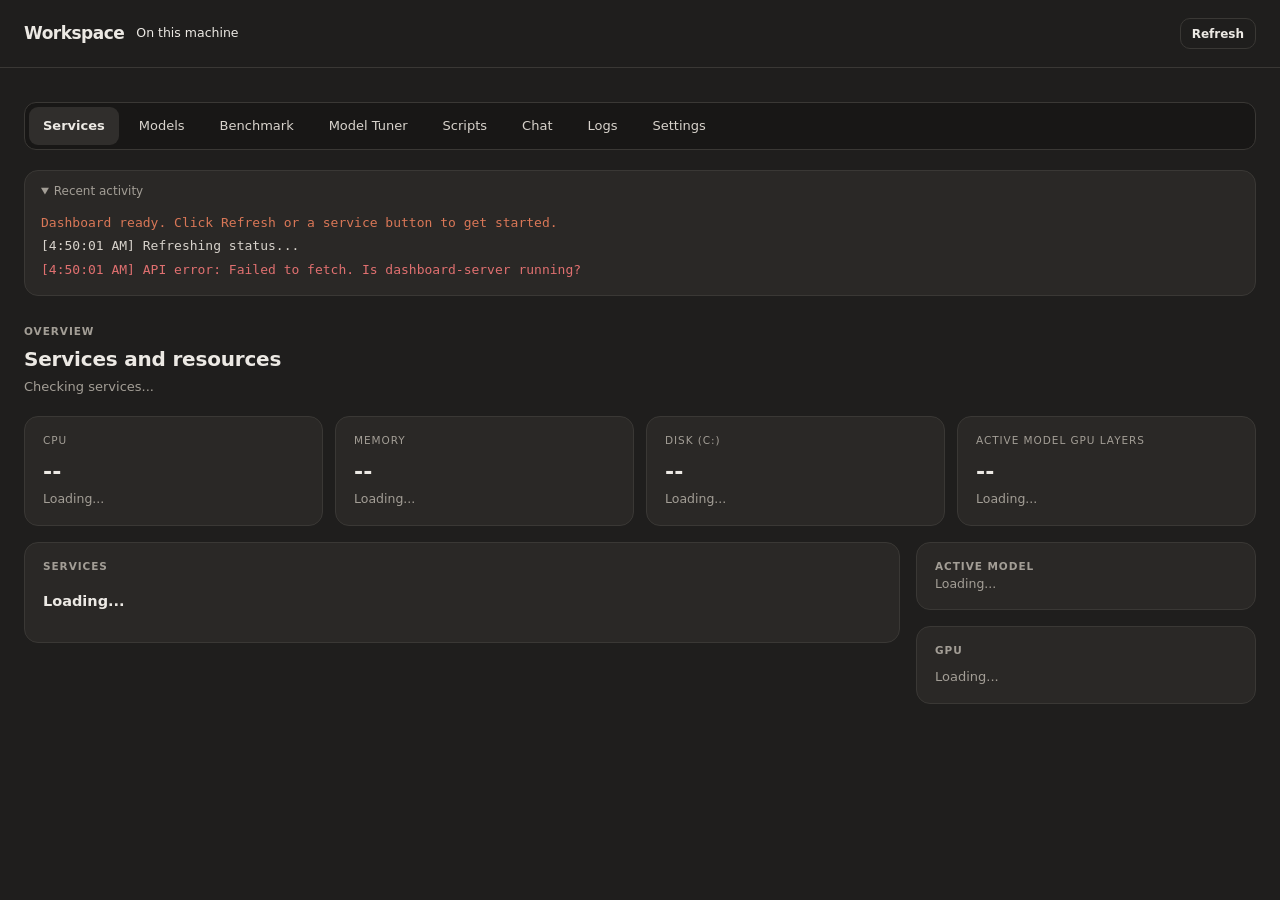
==== commit cf7654bb: "Load models from the home server's Samba share, with local fallback Config/model-storage.json (gitig" ====
--- a/dashboard.html
+++ b/dashboard.html
@@ -130,6 +130,7 @@
         .status-green { color: var(--accent-green); }
         .status-red { color: var(--accent-red); }
         .status-yellow { color: var(--accent-yellow); }
+        .model-server-notice { border: 1px solid var(--accent-yellow); color: var(--accent-yellow); border-radius: 8px; padding: 10px 14px; margin-bottom: 16px; font-size: 13px; }
         .status-blue { color: var(--accent-blue); }
         
         /* Service Status */
@@ -723,7 +724,7 @@
             <div class="section">
                 <div class="section-title">Available Models</div>
                 <p style="color: var(--text-secondary); margin-bottom: 16px;">
-                    Scanned from C:\AI\models. Click a model to edit its startup parameters, or Load to switch to it.
+                    Scanned from C:\AI\models and the model server (Config\model-storage.json). Click a model to edit its startup parameters, or Load to switch to it.
                 </p>
                 <div id="modelLoadProgress" class="model-load-progress" style="display:none;">
                     <div class="loading-spinner"></div>
@@ -732,6 +733,7 @@
                         <div id="modelLoadElapsed" class="model-load-elapsed">0s elapsed</div>
                     </div>
                 </div>
+                <div id="modelServerNotice" class="model-server-notice" style="display:none;"></div>
                 <div class="models-grid" id="modelsGrid">
                     <div class="model-card"><h3>Loading...</h3></div>
                 </div>
@@ -1472,6 +1474,7 @@
                 const resp = await fetch(`${DASHBOARD_API}/api/models`);
                 const data = await resp.json();
                 modelsCache = data.models || [];
+                renderModelServerNotice(data.modelServer);
                 try {
                     const loraResp = await fetch(`${DASHBOARD_API}/api/loras`);
                     lorasCache = (await loraResp.json()).adapters || [];
@@ -1480,6 +1483,19 @@
                 updateActiveModelStat();
             } catch (e) {
                 grid.innerHTML = `<div class="model-card"><h3 style="color:var(--accent-red)">Could not load models: ${escapeHtml(e.message)}</h3></div>`;
+            }
+        }
+
+        function renderModelServerNotice(server) {
+            const el = document.getElementById('modelServerNotice');
+            if (server && server.configured && !server.online) {
+                el.textContent = `Model server unavailable, showing this PC's models only. ${server.message || ''}`;
+                el.style.display = 'block';
+            } else if (server && !server.configured && server.message && server.message.includes('model-storage.json could not')) {
+                el.textContent = server.message;
+                el.style.display = 'block';
+            } else {
+                el.style.display = 'none';
             }
         }
 
@@ -1501,7 +1517,7 @@
         function renderModelsList() {
             const grid = document.getElementById('modelsGrid');
             if (modelsCache.length === 0) {
-                grid.innerHTML = '<div class="model-card"><h3>No .gguf files found in C:\\AI\\models</h3></div>';
+                grid.innerHTML = '<div class="model-card"><h3>No .gguf files found in C:\\AI\\models or on the model server</h3></div>';
                 return;
             }
             
@@ -1516,6 +1532,10 @@
                             <div class="model-stat">
                                 <div class="label">Size</div>
                                 <div class="value">${m.sizeGB} GB</div>
+                            </div>
+                            <div class="model-stat">
+                                <div class="label">Loads from</div>
+                                <div class="value" style="font-size:12px;">${m.location === 'network' ? 'Model server' : (m.pinnedLocal ? 'This PC (pinned)' : 'This PC')}</div>
                             </div>
                             <div class="model-stat">
                                 <div class="label">Modified</div>
@@ -1751,6 +1771,16 @@
                 } catch (e) {
                     // still loading / not up yet -- keep polling
                 }
+                // A server that exited (bad file, or the model server dropped mid-read) won't come up; say so now.
+                try {
+                    const st = await (await fetch(`${DASHBOARD_API}/api/models/load-status`, { signal: AbortSignal.timeout(5000) })).json();
+                    if (st && st.running === false && modelLoadPollTimer) {
+                        stopModelLoadPolling();
+                        addFeedback(st.message || `llama-server exited while loading ${filename}.`, 'error');
+                        loadModelsList();
+                        refreshAll();
+                    }
+                } catch (e) { /* dashboard busy -- check again next tick */ }
             }, 3000);
         }
 
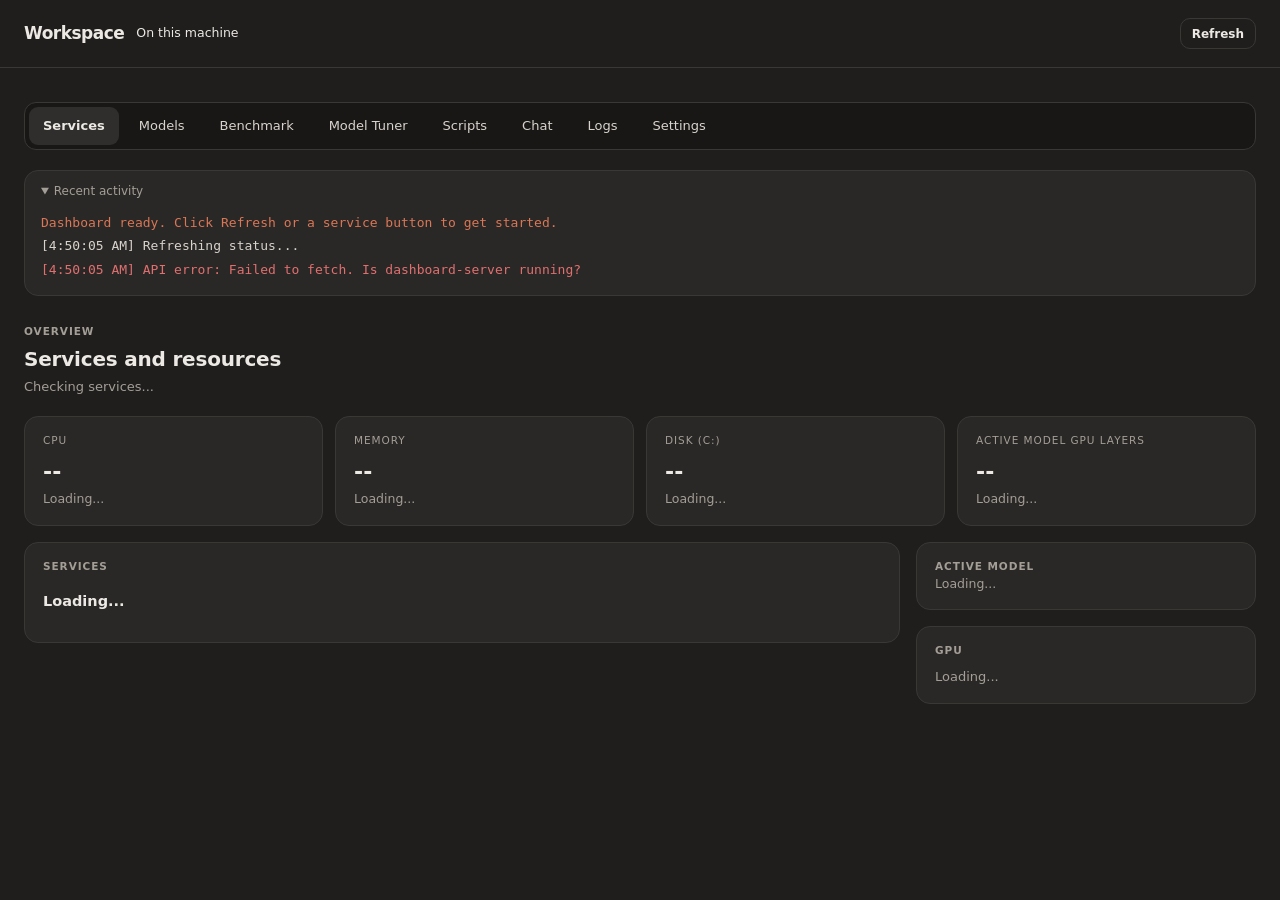
==== commit d6f84311: "RAM safety: admission check for every model launch, allowing Model Tuner's -ot and --n-cpu-moe Every" ====
--- a/dashboard.html
+++ b/dashboard.html
@@ -130,7 +130,6 @@
         .status-green { color: var(--accent-green); }
         .status-red { color: var(--accent-red); }
         .status-yellow { color: var(--accent-yellow); }
-        .model-server-notice { border: 1px solid var(--accent-yellow); color: var(--accent-yellow); border-radius: 8px; padding: 10px 14px; margin-bottom: 16px; font-size: 13px; }
         .status-blue { color: var(--accent-blue); }
         
         /* Service Status */
@@ -724,7 +723,7 @@
             <div class="section">
                 <div class="section-title">Available Models</div>
                 <p style="color: var(--text-secondary); margin-bottom: 16px;">
-                    Scanned from C:\AI\models and the model server (Config\model-storage.json). Click a model to edit its startup parameters, or Load to switch to it.
+                    Scanned from C:\AI\models. Click a model to edit its startup parameters, or Load to switch to it.
                 </p>
                 <div id="modelLoadProgress" class="model-load-progress" style="display:none;">
                     <div class="loading-spinner"></div>
@@ -733,7 +732,6 @@
                         <div id="modelLoadElapsed" class="model-load-elapsed">0s elapsed</div>
                     </div>
                 </div>
-                <div id="modelServerNotice" class="model-server-notice" style="display:none;"></div>
                 <div class="models-grid" id="modelsGrid">
                     <div class="model-card"><h3>Loading...</h3></div>
                 </div>
@@ -1474,7 +1472,6 @@
                 const resp = await fetch(`${DASHBOARD_API}/api/models`);
                 const data = await resp.json();
                 modelsCache = data.models || [];
-                renderModelServerNotice(data.modelServer);
                 try {
                     const loraResp = await fetch(`${DASHBOARD_API}/api/loras`);
                     lorasCache = (await loraResp.json()).adapters || [];
@@ -1483,19 +1480,6 @@
                 updateActiveModelStat();
             } catch (e) {
                 grid.innerHTML = `<div class="model-card"><h3 style="color:var(--accent-red)">Could not load models: ${escapeHtml(e.message)}</h3></div>`;
-            }
-        }
-
-        function renderModelServerNotice(server) {
-            const el = document.getElementById('modelServerNotice');
-            if (server && server.configured && !server.online) {
-                el.textContent = `Model server unavailable, showing this PC's models only. ${server.message || ''}`;
-                el.style.display = 'block';
-            } else if (server && !server.configured && server.message && server.message.includes('model-storage.json could not')) {
-                el.textContent = server.message;
-                el.style.display = 'block';
-            } else {
-                el.style.display = 'none';
             }
         }
 
@@ -1517,7 +1501,7 @@
         function renderModelsList() {
             const grid = document.getElementById('modelsGrid');
             if (modelsCache.length === 0) {
-                grid.innerHTML = '<div class="model-card"><h3>No .gguf files found in C:\\AI\\models or on the model server</h3></div>';
+                grid.innerHTML = '<div class="model-card"><h3>No .gguf files found in C:\\AI\\models</h3></div>';
                 return;
             }
             
@@ -1532,10 +1516,6 @@
                             <div class="model-stat">
                                 <div class="label">Size</div>
                                 <div class="value">${m.sizeGB} GB</div>
-                            </div>
-                            <div class="model-stat">
-                                <div class="label">Loads from</div>
-                                <div class="value" style="font-size:12px;">${m.location === 'network' ? 'Model server' : (m.pinnedLocal ? 'This PC (pinned)' : 'This PC')}</div>
                             </div>
                             <div class="model-stat">
                                 <div class="label">Modified</div>
@@ -1771,16 +1751,6 @@
                 } catch (e) {
                     // still loading / not up yet -- keep polling
                 }
-                // A server that exited (bad file, or the model server dropped mid-read) won't come up; say so now.
-                try {
-                    const st = await (await fetch(`${DASHBOARD_API}/api/models/load-status`, { signal: AbortSignal.timeout(5000) })).json();
-                    if (st && st.running === false && modelLoadPollTimer) {
-                        stopModelLoadPolling();
-                        addFeedback(st.message || `llama-server exited while loading ${filename}.`, 'error');
-                        loadModelsList();
-                        refreshAll();
-                    }
-                } catch (e) { /* dashboard busy -- check again next tick */ }
             }, 3000);
         }
 
@@ -1791,11 +1761,15 @@
             if (card) card.classList.add('loading');
             addFeedback(`Saving settings and loading ${m.filename}... this restarts llama-server and can take a while for large models.`, 'loading');
             try {
-                await fetch(`${DASHBOARD_API}/api/models/config`, {
+                const saveResp = await fetch(`${DASHBOARD_API}/api/models/config`, {
                     method: 'POST',
                     headers: { 'Content-Type': 'application/json' },
                     body: JSON.stringify({ filename: m.filename, settings })
                 });
+                const saved = await saveResp.json();
+                if (!saveResp.ok || !saved.success) {
+                    throw new Error(saved.message || saved.error || 'Settings could not be saved');
+                }
                 const resp = await fetch(`${DASHBOARD_API}/api/models/load`, {
                     method: 'POST',
                     headers: { 'Content-Type': 'application/json' },
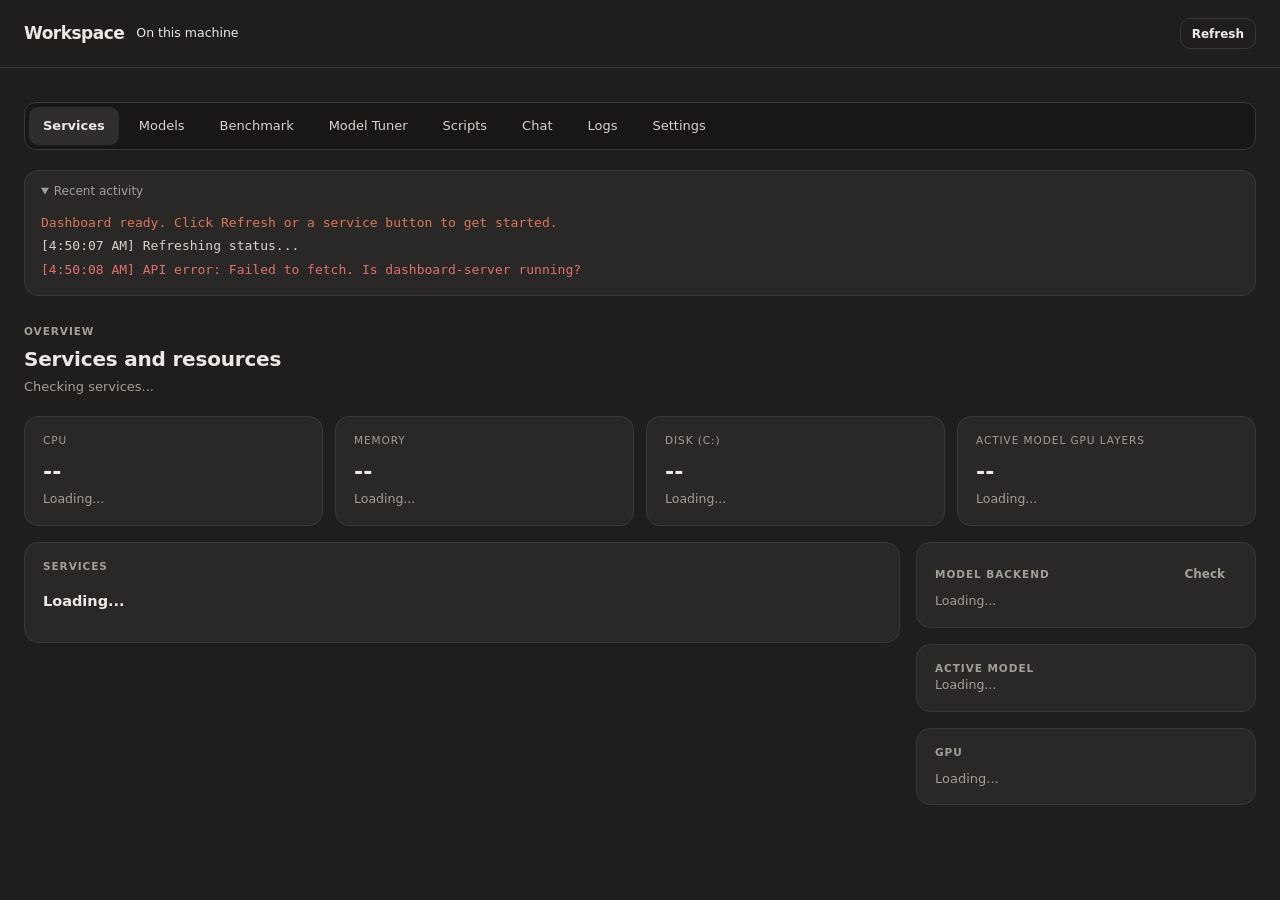
==== commit 713bcd34: "Dashboard: use the HP server's llama-server as a second model backend Adds a remote model backend ne" ====
--- a/dashboard.html
+++ b/dashboard.html
@@ -596,6 +596,14 @@
         .active-stats > div { display: flex; justify-content: space-between; gap: 12px; }
         .active-stats dt { color: var(--text-muted); }
         .active-stats dd { margin: 0; color: var(--text-primary); text-align: right; font-variant-numeric: tabular-nums; }
+        .backend-row { padding: 12px 0; border-top: 1px solid var(--border); }
+        .backend-row:first-child { border-top: 0; }
+        .backend-line { display: flex; align-items: center; justify-content: space-between; gap: 8px; }
+        .backend-choice { display: flex; align-items: center; gap: 8px; font-size: 14px; font-weight: 600; color: var(--text-primary); cursor: pointer; }
+        .backend-choice input:disabled + span { color: var(--text-muted); }
+        .backend-detail { margin: 4px 0 0 24px; font-size: 12.5px; line-height: 1.5; color: var(--text-secondary); overflow-wrap: anywhere; }
+        .backend-picker { display: flex; align-items: center; gap: 8px; margin-bottom: 12px; font-size: 13px; color: var(--text-secondary); }
+        .backend-picker select { width: auto; padding: 6px 10px; font-size: 13px; }
         .overview-side .gpu-card { background: transparent; border: 0; border-radius: 0; box-shadow: none; padding: 8px 0 0; }
         .overview-side .gpu-card .gpu-name { color: var(--text-secondary); }
         .gpu-bar-track { background: var(--bg-field); }
@@ -702,6 +710,14 @@
                 </section>
 
                 <div class="overview-side">
+                    <section class="panel" aria-labelledby="backendsTitle">
+                        <div class="panel-head">
+                            <h3 class="label-caps" id="backendsTitle">Model backend</h3>
+                            <button type="button" class="btn btn-sm btn-ghost" onclick="refreshBackends(true)">Check</button>
+                        </div>
+                        <div id="backendsCard" role="radiogroup" aria-labelledby="backendsTitle"><p class="panel-meta">Loading...</p></div>
+                    </section>
+
                     <section class="panel" aria-labelledby="activeModelTitle">
                         <h3 class="label-caps" id="activeModelTitle">Active model</h3>
                         <div id="activeModel"><p class="panel-meta">Loading...</p></div>
@@ -746,6 +762,12 @@
                 <p style="color: var(--text-secondary); margin-bottom: 16px;">
                     Run 3 inference tests to measure your current generation speed in tokens/sec.
                 </p>
+                <label class="backend-picker">Model backend
+                    <select id="benchBackend" class="chat-input backend-select" onchange="setModelBackend(this.value)">
+                        <option value="local">This PC</option>
+                        <option value="hp">HP server</option>
+                    </select>
+                </label>
                 <button class="btn btn-primary" onclick="runQuickBenchmark()" id="benchmarkBtn">
                     ▶ Run 3-Run Benchmark
                 </button>
@@ -817,10 +839,16 @@
         <div class="tab-content" id="tab-chat">
             <div class="section">
                 <div class="section-title">Quick Chat</div>
+                <label class="backend-picker">Model backend
+                    <select id="chatBackend" class="chat-input backend-select" onchange="setModelBackend(this.value)">
+                        <option value="local">This PC</option>
+                        <option value="hp">HP server</option>
+                    </select>
+                </label>
                 <div class="chat-container">
                     <div class="chat-messages" id="chatMessages"></div>
                     <div class="chat-input-row">
-                        <input type="text" class="chat-input" id="chatInput" aria-label="Message to local model"
+                        <input type="text" class="chat-input" id="chatInput" aria-label="Message to the model"
                                placeholder="Type a message..." 
                                onkeydown="if(event.key==='Enter') sendChat()">
                         <button class="btn btn-primary" onclick="sendChat()">Send</button>
@@ -873,6 +901,94 @@
         const REASONING_EFFORTS = ['default','minimal','low','medium','high','xhigh','max'];
         
         let chatHistory = [];
+
+        // ---- Model backend: this PC's llama-server, or the HP server's through the dashboard ----
+        // The dashboard relays HP requests so the HP's API key stays out of the browser.
+        const BACKEND_STORAGE_KEY = 'ai-dashboard.model-backend';
+        const BACKEND_STATE_LABEL = { ready: 'Ready', loading: 'Loading model', offline: 'Offline', unauthorized: 'Key rejected', error: 'Error', 'not-configured': 'Not set up' };
+        const BACKEND_STATE_BADGE = { ready: 'badge-running', loading: 'badge-starting', offline: 'badge-stopped', unauthorized: 'badge-stopped', error: 'badge-stopped', 'not-configured': 'badge-idle' };
+        let modelBackend = 'local';
+        try { if (localStorage.getItem(BACKEND_STORAGE_KEY) === 'hp') modelBackend = 'hp'; } catch (e) {}
+        let backendsCache = null;
+
+        function modelApiBase() {
+            return modelBackend === 'hp' ? `${DASHBOARD_API}/api/remote/v1` : LLAMA_API;
+        }
+
+        function backendName(id = modelBackend) {
+            if (id === 'hp') return (backendsCache && backendsCache.remote && backendsCache.remote.name) || 'HP server';
+            return 'this PC';
+        }
+
+        function setModelBackend(id) {
+            modelBackend = id === 'hp' ? 'hp' : 'local';
+            try { localStorage.setItem(BACKEND_STORAGE_KEY, modelBackend); } catch (e) {}
+            renderBackends();
+            if (modelBackend === 'hp' && backendsCache && backendsCache.remote && backendsCache.remote.state !== 'ready') {
+                addFeedback(`${backendName()}: ${backendsCache.remote.message || BACKEND_STATE_LABEL[backendsCache.remote.state] || 'not ready'}`, 'warn');
+            }
+        }
+
+        async function refreshBackends(force = false) {
+            try {
+                const resp = await fetch(`${DASHBOARD_API}/api/backends${force ? '?refresh=1' : ''}`, { signal: AbortSignal.timeout(15000) });
+                backendsCache = await resp.json();
+            } catch (e) {
+                backendsCache = null;
+            }
+            renderBackends();
+            return backendsCache;
+        }
+
+        function renderBackends() {
+            const remote = backendsCache && backendsCache.remote;
+            document.querySelectorAll('.backend-select').forEach(sel => {
+                sel.value = modelBackend;
+                const hpOption = sel.querySelector('option[value="hp"]');
+                if (hpOption) {
+                    const name = remote && remote.name ? remote.name : 'HP server';
+                    hpOption.textContent = remote && remote.state !== 'ready' ? `${name} (${(BACKEND_STATE_LABEL[remote.state] || remote.state).toLowerCase()})` : name;
+                }
+            });
+            const box = document.getElementById('backendsCard');
+            if (!box) return;
+            if (!backendsCache) {
+                box.innerHTML = '<p class="panel-meta">Could not check the backends. Is dashboard-server running?</p>';
+                return;
+            }
+            const local = backendsCache.local || { state: 'offline' };
+            const hp = remote || { state: 'not-configured' };
+            const activeLocal = (modelsCache || []).find(m => m.isActive);
+            const localDetail = local.state === 'ready'
+                ? (activeLocal ? activeLocal.filename.replace(/\.gguf$/i, '') : 'llama-server is answering.')
+                : 'llama-server on this PC is not responding.';
+            const hpParts = [];
+            if (hp.model) hpParts.push(hp.model);
+            if (hp.state === 'ready' && hp.latencyMs != null) hpParts.push(`${hp.latencyMs} ms`);
+            if (hp.url) hpParts.push(hp.url);
+            if (hp.state !== 'ready' && hp.message) hpParts.push(hp.message);
+            const row = (id, title, state, detail) => `
+                <div class="backend-row">
+                    <div class="backend-line">
+                        <label class="backend-choice">
+                            <input type="radio" name="modelBackend" value="${id}" ${modelBackend === id ? 'checked' : ''}
+                                   ${id === 'hp' && state === 'not-configured' ? 'disabled' : ''} onchange="setModelBackend('${id}')">
+                            <span>${escapeHtml(title)}</span>
+                        </label>
+                        <span class="service-badge ${BACKEND_STATE_BADGE[state] || 'badge-idle'}">${escapeHtml(BACKEND_STATE_LABEL[state] || state)}</span>
+                    </div>
+                    <p class="backend-detail">${escapeHtml(detail)}</p>
+                </div>`;
+            box.innerHTML = row('local', 'This PC', local.state, localDetail)
+                + row('hp', hp.name || 'HP server', hp.state, hpParts.join(' · ') || 'Not set up.');
+        }
+
+        // An OpenAI-style error body ({error: {message}}) or a plain HTTP failure, as one line.
+        function modelErrorText(resp, data) {
+            const err = data && data.error;
+            const msg = err && (typeof err === 'string' ? err : err.message);
+            return msg || `HTTP ${resp.status}`;
+        }
         let logRefreshInterval = null;
         let benchmarkRunning = false;
         
@@ -945,7 +1061,7 @@
                 renderServices(data.services);
                 renderSystemInfo(data.system);
                 renderGpuCard(data.gpu);
-                refreshActiveModel();
+                refreshActiveModel().then(() => refreshBackends());
                 addFeedback('Status refreshed', 'success');
             } catch (e) {
                 addFeedback(`API error: ${e.message}. Is dashboard-server running?`, 'error');
@@ -1220,18 +1336,26 @@
             btn.disabled = true;
             btn.textContent = '⏳ Running...';
             
-            addFeedback('Starting benchmark (3 runs)...', 'info');
+            addFeedback(`Starting benchmark on ${backendName()} (3 runs)...`, 'info');
             document.getElementById('benchmarkResults').style.display = 'block';
             document.getElementById('avgTps').textContent = '--';
             document.getElementById('maxTps').textContent = '--';
             document.getElementById('minTps').textContent = '--';
             
             try {
-                // Check if llama is reachable
-                try {
-                    await fetch(`${LLAMA_API}/models`, { signal: AbortSignal.timeout(3000) });
-                } catch {
-                    addFeedback('llama-server not reachable. Start it first.', 'error');
+                // Check if the chosen backend is reachable
+                let reachable = true;
+                if (modelBackend === 'hp') {
+                    const b = await refreshBackends(true);
+                    reachable = !!(b && b.remote && b.remote.state === 'ready');
+                } else {
+                    try {
+                        await fetch(`${LLAMA_API}/models`, { signal: AbortSignal.timeout(3000) });
+                    } catch { reachable = false; }
+                }
+                if (!reachable) {
+                    const why = modelBackend === 'hp' && backendsCache && backendsCache.remote ? backendsCache.remote.message : 'Start it first.';
+                    addFeedback(`${backendName()} is not reachable. ${why}`, 'error');
                     btn.disabled = false;
                     btn.textContent = '▶ Run 3-Run Benchmark';
                     benchmarkRunning = false;
@@ -1246,7 +1370,7 @@
                     const sw = performance.now();
                     
                     try {
-                        const resp = await fetch(`${LLAMA_API}/chat/completions`, {
+                        const resp = await fetch(`${modelApiBase()}/chat/completions`, {
                             method: 'POST',
                             headers: { 'Content-Type': 'application/json' },
                             body: JSON.stringify({
@@ -1257,10 +1381,12 @@
                                 stream: false
                             })
                         });
-                        const data = await resp.json();
+                        const data = await resp.json().catch(() => null);
                         const elapsed = performance.now() - sw;
                         
-                        if (data.usage && data.usage.completion_tokens > 0) {
+                        if (!resp.ok) {
+                            addFeedback(`  Run ${i}: ${modelErrorText(resp, data)}`, 'error');
+                        } else if (data && data.usage && data.usage.completion_tokens > 0) {
                             const tps = (data.usage.completion_tokens / (elapsed / 1000)).toFixed(2);
                             results.push(parseFloat(tps));
                             addFeedback(`  Run ${i}: ${tps} tokens/sec (${data.usage.completion_tokens} tokens in ${elapsed.toFixed(0)}ms)`, 'success');
@@ -1390,22 +1516,32 @@
                     stream: false
                 });
                 
-                const resp = await fetch(`${LLAMA_API}/chat/completions`, {
+                const resp = await fetch(`${modelApiBase()}/chat/completions`, {
                     method: 'POST',
                     headers: { 'Content-Type': 'application/json' },
                     body: body
                 });
-                const data = await resp.json();
+                const data = await resp.json().catch(() => null);
                 
-                if (data.choices && data.choices[0]) {
+                if (resp.ok && data && data.choices && data.choices[0]) {
                     const reply = data.choices[0].message.content;
                     addChatMessage('assistant', reply);
                     chatHistory.push({ role: 'assistant', content: reply });
+                } else if (!resp.ok) {
+                    // Keep the failed turn out of the history so a retry, or the other backend, starts clean.
+                    chatHistory.pop();
+                    const hint = modelBackend === 'hp' ? '\n\nSwitch the model backend to This PC to keep chatting.' : '';
+                    addChatMessage('assistant', `${backendName()} could not answer: ${modelErrorText(resp, data)}${hint}`);
+                    if (modelBackend === 'hp') refreshBackends(true);
                 } else {
                     addChatMessage('assistant', 'No response from model.');
                 }
             } catch (e) {
-                addChatMessage('assistant', `Error: ${e.message}\n\nMake sure llama-server is running with a model loaded.`);
+                chatHistory.pop();
+                const hint = modelBackend === 'hp'
+                    ? 'Make sure the dashboard server is running.'
+                    : 'Make sure llama-server is running with a model loaded.';
+                addChatMessage('assistant', `Error: ${e.message}\n\n${hint}`);
             }
         }
         
@@ -1761,15 +1897,11 @@
             if (card) card.classList.add('loading');
             addFeedback(`Saving settings and loading ${m.filename}... this restarts llama-server and can take a while for large models.`, 'loading');
             try {
-                const saveResp = await fetch(`${DASHBOARD_API}/api/models/config`, {
+                await fetch(`${DASHBOARD_API}/api/models/config`, {
                     method: 'POST',
                     headers: { 'Content-Type': 'application/json' },
                     body: JSON.stringify({ filename: m.filename, settings })
                 });
-                const saved = await saveResp.json();
-                if (!saveResp.ok || !saved.success) {
-                    throw new Error(saved.message || saved.error || 'Settings could not be saved');
-                }
                 const resp = await fetch(`${DASHBOARD_API}/api/models/load`, {
                     method: 'POST',
                     headers: { 'Content-Type': 'application/json' },
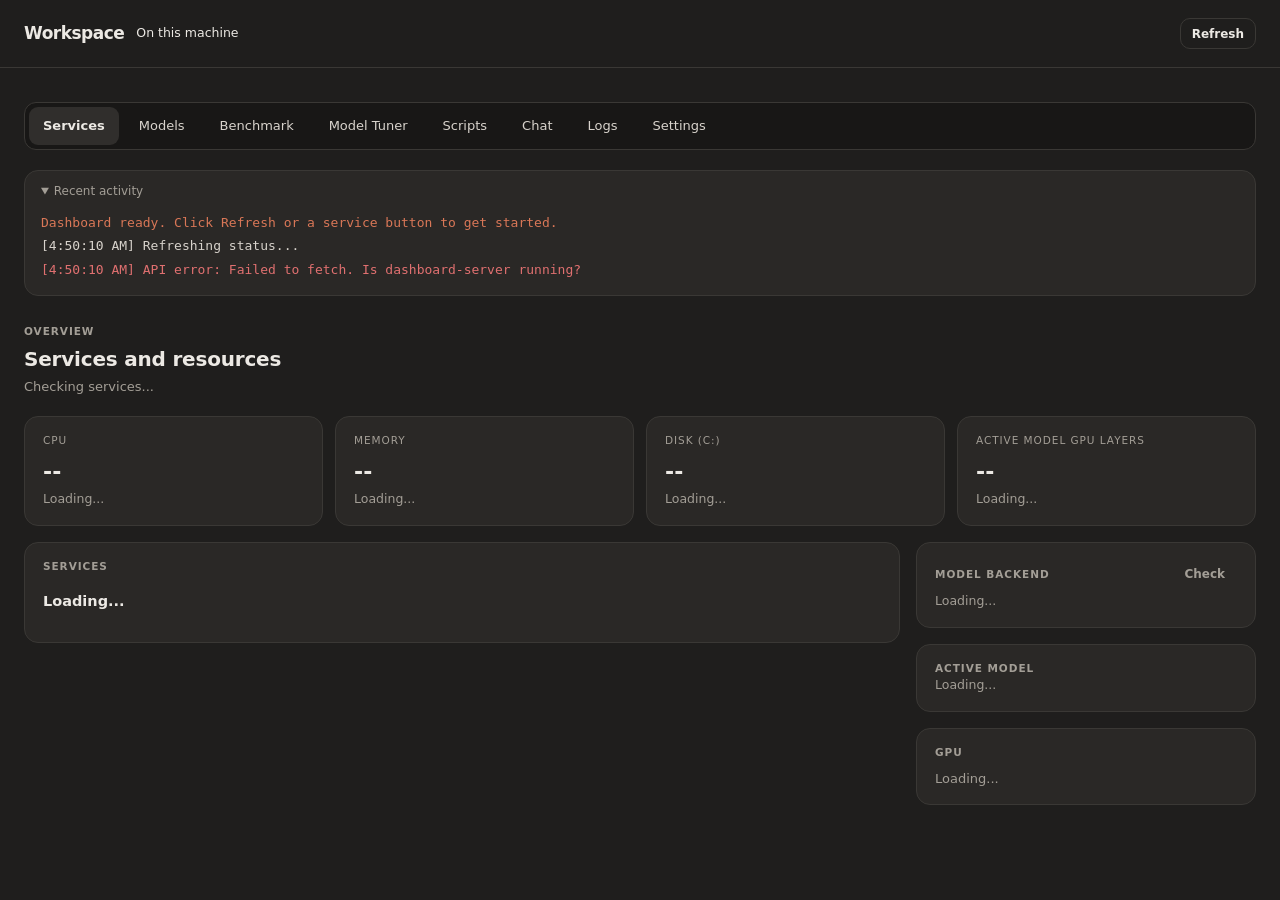
==== commit 73bfad99: "Remote backend: harden against review findings - Hoist inline if/else out of hashtable literals (Win" ====
--- a/dashboard.html
+++ b/dashboard.html
@@ -1336,7 +1336,11 @@
             btn.disabled = true;
             btn.textContent = '⏳ Running...';
             
-            addFeedback(`Starting benchmark on ${backendName()} (3 runs)...`, 'info');
+            // Pinned for all three runs, so changing the picker mid-benchmark can't mix machines.
+            const benchBackend = modelBackend;
+            const benchApi = modelApiBase();
+            const benchName = backendName();
+            addFeedback(`Starting benchmark on ${benchName} (3 runs)...`, 'info');
             document.getElementById('benchmarkResults').style.display = 'block';
             document.getElementById('avgTps').textContent = '--';
             document.getElementById('maxTps').textContent = '--';
@@ -1345,7 +1349,7 @@
             try {
                 // Check if the chosen backend is reachable
                 let reachable = true;
-                if (modelBackend === 'hp') {
+                if (benchBackend === 'hp') {
                     const b = await refreshBackends(true);
                     reachable = !!(b && b.remote && b.remote.state === 'ready');
                 } else {
@@ -1354,8 +1358,8 @@
                     } catch { reachable = false; }
                 }
                 if (!reachable) {
-                    const why = modelBackend === 'hp' && backendsCache && backendsCache.remote ? backendsCache.remote.message : 'Start it first.';
-                    addFeedback(`${backendName()} is not reachable. ${why}`, 'error');
+                    const why = benchBackend === 'hp' && backendsCache && backendsCache.remote ? backendsCache.remote.message : 'Start it first.';
+                    addFeedback(`${benchName} is not reachable. ${why}`, 'error');
                     btn.disabled = false;
                     btn.textContent = '▶ Run 3-Run Benchmark';
                     benchmarkRunning = false;
@@ -1370,7 +1374,7 @@
                     const sw = performance.now();
                     
                     try {
-                        const resp = await fetch(`${modelApiBase()}/chat/completions`, {
+                        const resp = await fetch(`${benchApi}/chat/completions`, {
                             method: 'POST',
                             headers: { 'Content-Type': 'application/json' },
                             body: JSON.stringify({
@@ -1407,7 +1411,7 @@
                     document.getElementById('maxTps').textContent = `${max} t/s`;
                     document.getElementById('minTps').textContent = `${min} t/s`;
                     
-                    addFeedback(`Benchmark complete. Avg: ${avg} t/s, Best: ${max} t/s`, 'success');
+                    addFeedback(`Benchmark complete on ${benchName}. Avg: ${avg} t/s, Best: ${max} t/s`, 'success');
                 }
             } catch (e) {
                 addFeedback(`Benchmark error: ${e.message}`, 'error');
@@ -1496,11 +1500,22 @@
         }
 
         // ---- Chat ----
+        // One turn at a time: an HP reply can take minutes, and overlapping turns would interleave the history.
+        let chatPending = false;
         async function sendChat() {
             const input = document.getElementById('chatInput');
             const msg = input.value.trim();
             if (!msg) return;
+            if (chatPending) {
+                addFeedback('Still waiting for the last reply.', 'warn');
+                return;
+            }
+            chatPending = true;
             input.value = '';
+            // Pinned for this turn, so changing the picker mid-reply doesn't mislabel it.
+            const turnBackend = modelBackend;
+            const turnApi = modelApiBase();
+            const turnName = backendName();
             
             addChatMessage('user', msg);
             chatHistory.push({ role: 'user', content: msg });
@@ -1516,7 +1531,7 @@
                     stream: false
                 });
                 
-                const resp = await fetch(`${modelApiBase()}/chat/completions`, {
+                const resp = await fetch(`${turnApi}/chat/completions`, {
                     method: 'POST',
                     headers: { 'Content-Type': 'application/json' },
                     body: body
@@ -1530,18 +1545,20 @@
                 } else if (!resp.ok) {
                     // Keep the failed turn out of the history so a retry, or the other backend, starts clean.
                     chatHistory.pop();
-                    const hint = modelBackend === 'hp' ? '\n\nSwitch the model backend to This PC to keep chatting.' : '';
-                    addChatMessage('assistant', `${backendName()} could not answer: ${modelErrorText(resp, data)}${hint}`);
-                    if (modelBackend === 'hp') refreshBackends(true);
+                    const hint = turnBackend === 'hp' ? '\n\nSwitch the model backend to This PC to keep chatting.' : '';
+                    addChatMessage('assistant', `${turnName} could not answer: ${modelErrorText(resp, data)}${hint}`);
+                    if (turnBackend === 'hp') refreshBackends(true);
                 } else {
                     addChatMessage('assistant', 'No response from model.');
                 }
             } catch (e) {
                 chatHistory.pop();
-                const hint = modelBackend === 'hp'
+                const hint = turnBackend === 'hp'
                     ? 'Make sure the dashboard server is running.'
                     : 'Make sure llama-server is running with a model loaded.';
                 addChatMessage('assistant', `Error: ${e.message}\n\n${hint}`);
+            } finally {
+                chatPending = false;
             }
         }
         
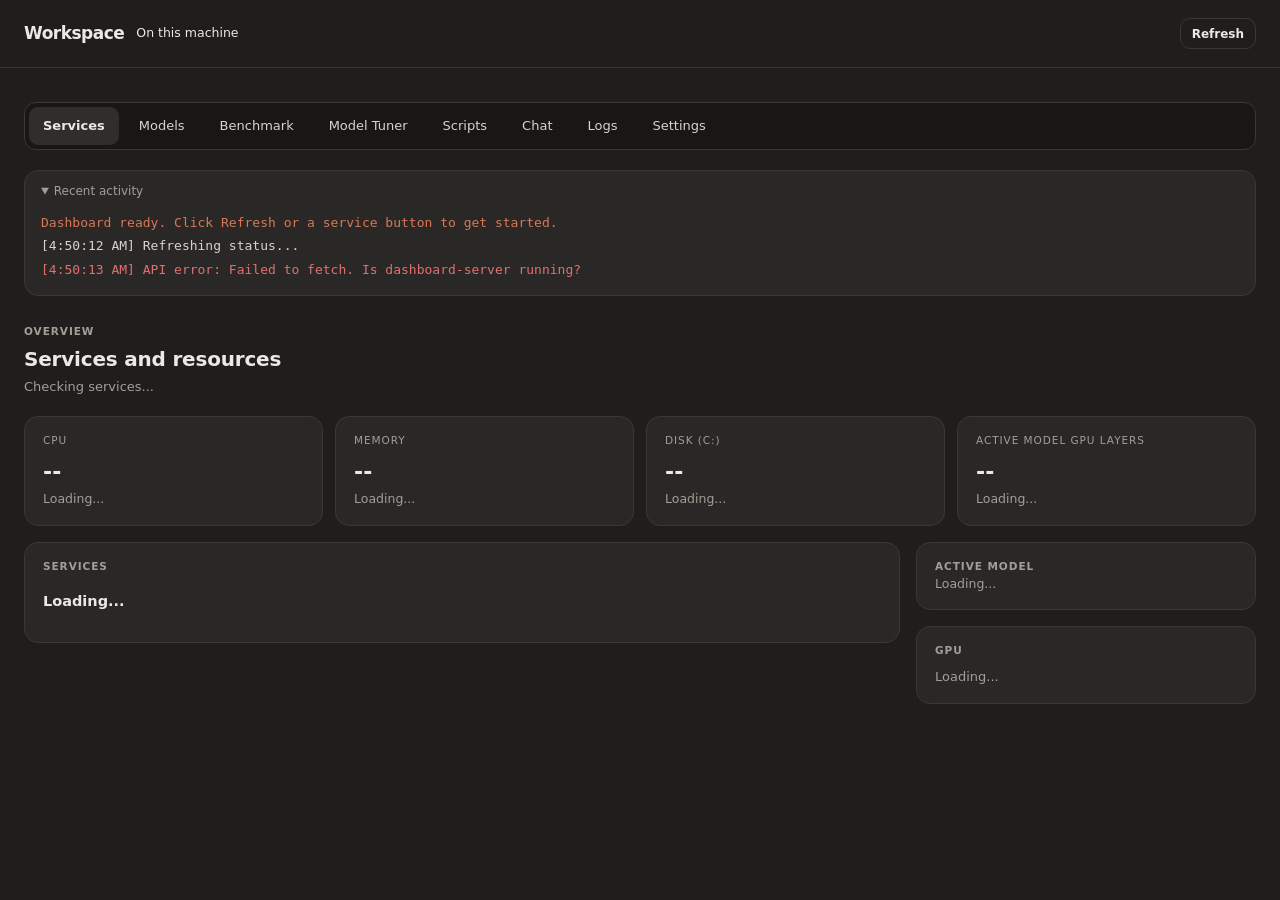
==== commit 3ce96dec: "Merge pull request #10 from Noxy-HNR/claude/project-thread-06smi4 Load models from the home server's" ====
--- a/dashboard.html
+++ b/dashboard.html
@@ -130,6 +130,7 @@
         .status-green { color: var(--accent-green); }
         .status-red { color: var(--accent-red); }
         .status-yellow { color: var(--accent-yellow); }
+        .model-server-notice { border: 1px solid var(--accent-yellow); color: var(--accent-yellow); border-radius: 8px; padding: 10px 14px; margin-bottom: 16px; font-size: 13px; }
         .status-blue { color: var(--accent-blue); }
         
         /* Service Status */
@@ -596,14 +597,6 @@
         .active-stats > div { display: flex; justify-content: space-between; gap: 12px; }
         .active-stats dt { color: var(--text-muted); }
         .active-stats dd { margin: 0; color: var(--text-primary); text-align: right; font-variant-numeric: tabular-nums; }
-        .backend-row { padding: 12px 0; border-top: 1px solid var(--border); }
-        .backend-row:first-child { border-top: 0; }
-        .backend-line { display: flex; align-items: center; justify-content: space-between; gap: 8px; }
-        .backend-choice { display: flex; align-items: center; gap: 8px; font-size: 14px; font-weight: 600; color: var(--text-primary); cursor: pointer; }
-        .backend-choice input:disabled + span { color: var(--text-muted); }
-        .backend-detail { margin: 4px 0 0 24px; font-size: 12.5px; line-height: 1.5; color: var(--text-secondary); overflow-wrap: anywhere; }
-        .backend-picker { display: flex; align-items: center; gap: 8px; margin-bottom: 12px; font-size: 13px; color: var(--text-secondary); }
-        .backend-picker select { width: auto; padding: 6px 10px; font-size: 13px; }
         .overview-side .gpu-card { background: transparent; border: 0; border-radius: 0; box-shadow: none; padding: 8px 0 0; }
         .overview-side .gpu-card .gpu-name { color: var(--text-secondary); }
         .gpu-bar-track { background: var(--bg-field); }
@@ -710,14 +703,6 @@
                 </section>
 
                 <div class="overview-side">
-                    <section class="panel" aria-labelledby="backendsTitle">
-                        <div class="panel-head">
-                            <h3 class="label-caps" id="backendsTitle">Model backend</h3>
-                            <button type="button" class="btn btn-sm btn-ghost" onclick="refreshBackends(true)">Check</button>
-                        </div>
-                        <div id="backendsCard" role="radiogroup" aria-labelledby="backendsTitle"><p class="panel-meta">Loading...</p></div>
-                    </section>
-
                     <section class="panel" aria-labelledby="activeModelTitle">
                         <h3 class="label-caps" id="activeModelTitle">Active model</h3>
                         <div id="activeModel"><p class="panel-meta">Loading...</p></div>
@@ -739,7 +724,7 @@
             <div class="section">
                 <div class="section-title">Available Models</div>
                 <p style="color: var(--text-secondary); margin-bottom: 16px;">
-                    Scanned from C:\AI\models. Click a model to edit its startup parameters, or Load to switch to it.
+                    Scanned from C:\AI\models and the model server (Config\model-storage.json). Click a model to edit its startup parameters, or Load to switch to it.
                 </p>
                 <div id="modelLoadProgress" class="model-load-progress" style="display:none;">
                     <div class="loading-spinner"></div>
@@ -748,6 +733,7 @@
                         <div id="modelLoadElapsed" class="model-load-elapsed">0s elapsed</div>
                     </div>
                 </div>
+                <div id="modelServerNotice" class="model-server-notice" style="display:none;"></div>
                 <div class="models-grid" id="modelsGrid">
                     <div class="model-card"><h3>Loading...</h3></div>
                 </div>
@@ -762,12 +748,6 @@
                 <p style="color: var(--text-secondary); margin-bottom: 16px;">
                     Run 3 inference tests to measure your current generation speed in tokens/sec.
                 </p>
-                <label class="backend-picker">Model backend
-                    <select id="benchBackend" class="chat-input backend-select" onchange="setModelBackend(this.value)">
-                        <option value="local">This PC</option>
-                        <option value="hp">HP server</option>
-                    </select>
-                </label>
                 <button class="btn btn-primary" onclick="runQuickBenchmark()" id="benchmarkBtn">
                     ▶ Run 3-Run Benchmark
                 </button>
@@ -839,16 +819,10 @@
         <div class="tab-content" id="tab-chat">
             <div class="section">
                 <div class="section-title">Quick Chat</div>
-                <label class="backend-picker">Model backend
-                    <select id="chatBackend" class="chat-input backend-select" onchange="setModelBackend(this.value)">
-                        <option value="local">This PC</option>
-                        <option value="hp">HP server</option>
-                    </select>
-                </label>
                 <div class="chat-container">
                     <div class="chat-messages" id="chatMessages"></div>
                     <div class="chat-input-row">
-                        <input type="text" class="chat-input" id="chatInput" aria-label="Message to the model"
+                        <input type="text" class="chat-input" id="chatInput" aria-label="Message to local model"
                                placeholder="Type a message..." 
                                onkeydown="if(event.key==='Enter') sendChat()">
                         <button class="btn btn-primary" onclick="sendChat()">Send</button>
@@ -901,94 +875,6 @@
         const REASONING_EFFORTS = ['default','minimal','low','medium','high','xhigh','max'];
         
         let chatHistory = [];
-
-        // ---- Model backend: this PC's llama-server, or the HP server's through the dashboard ----
-        // The dashboard relays HP requests so the HP's API key stays out of the browser.
-        const BACKEND_STORAGE_KEY = 'ai-dashboard.model-backend';
-        const BACKEND_STATE_LABEL = { ready: 'Ready', loading: 'Loading model', offline: 'Offline', unauthorized: 'Key rejected', error: 'Error', 'not-configured': 'Not set up' };
-        const BACKEND_STATE_BADGE = { ready: 'badge-running', loading: 'badge-starting', offline: 'badge-stopped', unauthorized: 'badge-stopped', error: 'badge-stopped', 'not-configured': 'badge-idle' };
-        let modelBackend = 'local';
-        try { if (localStorage.getItem(BACKEND_STORAGE_KEY) === 'hp') modelBackend = 'hp'; } catch (e) {}
-        let backendsCache = null;
-
-        function modelApiBase() {
-            return modelBackend === 'hp' ? `${DASHBOARD_API}/api/remote/v1` : LLAMA_API;
-        }
-
-        function backendName(id = modelBackend) {
-            if (id === 'hp') return (backendsCache && backendsCache.remote && backendsCache.remote.name) || 'HP server';
-            return 'this PC';
-        }
-
-        function setModelBackend(id) {
-            modelBackend = id === 'hp' ? 'hp' : 'local';
-            try { localStorage.setItem(BACKEND_STORAGE_KEY, modelBackend); } catch (e) {}
-            renderBackends();
-            if (modelBackend === 'hp' && backendsCache && backendsCache.remote && backendsCache.remote.state !== 'ready') {
-                addFeedback(`${backendName()}: ${backendsCache.remote.message || BACKEND_STATE_LABEL[backendsCache.remote.state] || 'not ready'}`, 'warn');
-            }
-        }
-
-        async function refreshBackends(force = false) {
-            try {
-                const resp = await fetch(`${DASHBOARD_API}/api/backends${force ? '?refresh=1' : ''}`, { signal: AbortSignal.timeout(15000) });
-                backendsCache = await resp.json();
-            } catch (e) {
-                backendsCache = null;
-            }
-            renderBackends();
-            return backendsCache;
-        }
-
-        function renderBackends() {
-            const remote = backendsCache && backendsCache.remote;
-            document.querySelectorAll('.backend-select').forEach(sel => {
-                sel.value = modelBackend;
-                const hpOption = sel.querySelector('option[value="hp"]');
-                if (hpOption) {
-                    const name = remote && remote.name ? remote.name : 'HP server';
-                    hpOption.textContent = remote && remote.state !== 'ready' ? `${name} (${(BACKEND_STATE_LABEL[remote.state] || remote.state).toLowerCase()})` : name;
-                }
-            });
-            const box = document.getElementById('backendsCard');
-            if (!box) return;
-            if (!backendsCache) {
-                box.innerHTML = '<p class="panel-meta">Could not check the backends. Is dashboard-server running?</p>';
-                return;
-            }
-            const local = backendsCache.local || { state: 'offline' };
-            const hp = remote || { state: 'not-configured' };
-            const activeLocal = (modelsCache || []).find(m => m.isActive);
-            const localDetail = local.state === 'ready'
-                ? (activeLocal ? activeLocal.filename.replace(/\.gguf$/i, '') : 'llama-server is answering.')
-                : 'llama-server on this PC is not responding.';
-            const hpParts = [];
-            if (hp.model) hpParts.push(hp.model);
-            if (hp.state === 'ready' && hp.latencyMs != null) hpParts.push(`${hp.latencyMs} ms`);
-            if (hp.url) hpParts.push(hp.url);
-            if (hp.state !== 'ready' && hp.message) hpParts.push(hp.message);
-            const row = (id, title, state, detail) => `
-                <div class="backend-row">
-                    <div class="backend-line">
-                        <label class="backend-choice">
-                            <input type="radio" name="modelBackend" value="${id}" ${modelBackend === id ? 'checked' : ''}
-                                   ${id === 'hp' && state === 'not-configured' ? 'disabled' : ''} onchange="setModelBackend('${id}')">
-                            <span>${escapeHtml(title)}</span>
-                        </label>
-                        <span class="service-badge ${BACKEND_STATE_BADGE[state] || 'badge-idle'}">${escapeHtml(BACKEND_STATE_LABEL[state] || state)}</span>
-                    </div>
-                    <p class="backend-detail">${escapeHtml(detail)}</p>
-                </div>`;
-            box.innerHTML = row('local', 'This PC', local.state, localDetail)
-                + row('hp', hp.name || 'HP server', hp.state, hpParts.join(' · ') || 'Not set up.');
-        }
-
-        // An OpenAI-style error body ({error: {message}}) or a plain HTTP failure, as one line.
-        function modelErrorText(resp, data) {
-            const err = data && data.error;
-            const msg = err && (typeof err === 'string' ? err : err.message);
-            return msg || `HTTP ${resp.status}`;
-        }
         let logRefreshInterval = null;
         let benchmarkRunning = false;
         
@@ -1061,7 +947,7 @@
                 renderServices(data.services);
                 renderSystemInfo(data.system);
                 renderGpuCard(data.gpu);
-                refreshActiveModel().then(() => refreshBackends());
+                refreshActiveModel();
                 addFeedback('Status refreshed', 'success');
             } catch (e) {
                 addFeedback(`API error: ${e.message}. Is dashboard-server running?`, 'error');
@@ -1336,30 +1222,18 @@
             btn.disabled = true;
             btn.textContent = '⏳ Running...';
             
-            // Pinned for all three runs, so changing the picker mid-benchmark can't mix machines.
-            const benchBackend = modelBackend;
-            const benchApi = modelApiBase();
-            const benchName = backendName();
-            addFeedback(`Starting benchmark on ${benchName} (3 runs)...`, 'info');
+            addFeedback('Starting benchmark (3 runs)...', 'info');
             document.getElementById('benchmarkResults').style.display = 'block';
             document.getElementById('avgTps').textContent = '--';
             document.getElementById('maxTps').textContent = '--';
             document.getElementById('minTps').textContent = '--';
             
             try {
-                // Check if the chosen backend is reachable
-                let reachable = true;
-                if (benchBackend === 'hp') {
-                    const b = await refreshBackends(true);
-                    reachable = !!(b && b.remote && b.remote.state === 'ready');
-                } else {
-                    try {
-                        await fetch(`${LLAMA_API}/models`, { signal: AbortSignal.timeout(3000) });
-                    } catch { reachable = false; }
-                }
-                if (!reachable) {
-                    const why = benchBackend === 'hp' && backendsCache && backendsCache.remote ? backendsCache.remote.message : 'Start it first.';
-                    addFeedback(`${benchName} is not reachable. ${why}`, 'error');
+                // Check if llama is reachable
+                try {
+                    await fetch(`${LLAMA_API}/models`, { signal: AbortSignal.timeout(3000) });
+                } catch {
+                    addFeedback('llama-server not reachable. Start it first.', 'error');
                     btn.disabled = false;
                     btn.textContent = '▶ Run 3-Run Benchmark';
                     benchmarkRunning = false;
@@ -1374,7 +1248,7 @@
                     const sw = performance.now();
                     
                     try {
-                        const resp = await fetch(`${benchApi}/chat/completions`, {
+                        const resp = await fetch(`${LLAMA_API}/chat/completions`, {
                             method: 'POST',
                             headers: { 'Content-Type': 'application/json' },
                             body: JSON.stringify({
@@ -1385,12 +1259,10 @@
                                 stream: false
                             })
                         });
-                        const data = await resp.json().catch(() => null);
+                        const data = await resp.json();
                         const elapsed = performance.now() - sw;
                         
-                        if (!resp.ok) {
-                            addFeedback(`  Run ${i}: ${modelErrorText(resp, data)}`, 'error');
-                        } else if (data && data.usage && data.usage.completion_tokens > 0) {
+                        if (data.usage && data.usage.completion_tokens > 0) {
                             const tps = (data.usage.completion_tokens / (elapsed / 1000)).toFixed(2);
                             results.push(parseFloat(tps));
                             addFeedback(`  Run ${i}: ${tps} tokens/sec (${data.usage.completion_tokens} tokens in ${elapsed.toFixed(0)}ms)`, 'success');
@@ -1411,7 +1283,7 @@
                     document.getElementById('maxTps').textContent = `${max} t/s`;
                     document.getElementById('minTps').textContent = `${min} t/s`;
                     
-                    addFeedback(`Benchmark complete on ${benchName}. Avg: ${avg} t/s, Best: ${max} t/s`, 'success');
+                    addFeedback(`Benchmark complete. Avg: ${avg} t/s, Best: ${max} t/s`, 'success');
                 }
             } catch (e) {
                 addFeedback(`Benchmark error: ${e.message}`, 'error');
@@ -1500,22 +1372,11 @@
         }
 
         // ---- Chat ----
-        // One turn at a time: an HP reply can take minutes, and overlapping turns would interleave the history.
-        let chatPending = false;
         async function sendChat() {
             const input = document.getElementById('chatInput');
             const msg = input.value.trim();
             if (!msg) return;
-            if (chatPending) {
-                addFeedback('Still waiting for the last reply.', 'warn');
-                return;
-            }
-            chatPending = true;
             input.value = '';
-            // Pinned for this turn, so changing the picker mid-reply doesn't mislabel it.
-            const turnBackend = modelBackend;
-            const turnApi = modelApiBase();
-            const turnName = backendName();
             
             addChatMessage('user', msg);
             chatHistory.push({ role: 'user', content: msg });
@@ -1531,34 +1392,22 @@
                     stream: false
                 });
                 
-                const resp = await fetch(`${turnApi}/chat/completions`, {
+                const resp = await fetch(`${LLAMA_API}/chat/completions`, {
                     method: 'POST',
                     headers: { 'Content-Type': 'application/json' },
                     body: body
                 });
-                const data = await resp.json().catch(() => null);
+                const data = await resp.json();
                 
-                if (resp.ok && data && data.choices && data.choices[0]) {
+                if (data.choices && data.choices[0]) {
                     const reply = data.choices[0].message.content;
                     addChatMessage('assistant', reply);
                     chatHistory.push({ role: 'assistant', content: reply });
-                } else if (!resp.ok) {
-                    // Keep the failed turn out of the history so a retry, or the other backend, starts clean.
-                    chatHistory.pop();
-                    const hint = turnBackend === 'hp' ? '\n\nSwitch the model backend to This PC to keep chatting.' : '';
-                    addChatMessage('assistant', `${turnName} could not answer: ${modelErrorText(resp, data)}${hint}`);
-                    if (turnBackend === 'hp') refreshBackends(true);
                 } else {
                     addChatMessage('assistant', 'No response from model.');
                 }
             } catch (e) {
-                chatHistory.pop();
-                const hint = turnBackend === 'hp'
-                    ? 'Make sure the dashboard server is running.'
-                    : 'Make sure llama-server is running with a model loaded.';
-                addChatMessage('assistant', `Error: ${e.message}\n\n${hint}`);
-            } finally {
-                chatPending = false;
+                addChatMessage('assistant', `Error: ${e.message}\n\nMake sure llama-server is running with a model loaded.`);
             }
         }
         
@@ -1625,6 +1474,7 @@
                 const resp = await fetch(`${DASHBOARD_API}/api/models`);
                 const data = await resp.json();
                 modelsCache = data.models || [];
+                renderModelServerNotice(data.modelServer);
                 try {
                     const loraResp = await fetch(`${DASHBOARD_API}/api/loras`);
                     lorasCache = (await loraResp.json()).adapters || [];
@@ -1633,6 +1483,19 @@
                 updateActiveModelStat();
             } catch (e) {
                 grid.innerHTML = `<div class="model-card"><h3 style="color:var(--accent-red)">Could not load models: ${escapeHtml(e.message)}</h3></div>`;
+            }
+        }
+
+        function renderModelServerNotice(server) {
+            const el = document.getElementById('modelServerNotice');
+            if (server && server.configured && !server.online) {
+                el.textContent = `Model server unavailable, showing this PC's models only. ${server.message || ''}`;
+                el.style.display = 'block';
+            } else if (server && !server.configured && server.message && server.message.includes('model-storage.json could not')) {
+                el.textContent = server.message;
+                el.style.display = 'block';
+            } else {
+                el.style.display = 'none';
             }
         }
 
@@ -1654,7 +1517,7 @@
         function renderModelsList() {
             const grid = document.getElementById('modelsGrid');
             if (modelsCache.length === 0) {
-                grid.innerHTML = '<div class="model-card"><h3>No .gguf files found in C:\\AI\\models</h3></div>';
+                grid.innerHTML = '<div class="model-card"><h3>No .gguf files found in C:\\AI\\models or on the model server</h3></div>';
                 return;
             }
             
@@ -1669,6 +1532,10 @@
                             <div class="model-stat">
                                 <div class="label">Size</div>
                                 <div class="value">${m.sizeGB} GB</div>
+                            </div>
+                            <div class="model-stat">
+                                <div class="label">Loads from</div>
+                                <div class="value" style="font-size:12px;">${m.location === 'network' ? 'Model server' : (m.pinnedLocal ? 'This PC (pinned)' : 'This PC')}</div>
                             </div>
                             <div class="model-stat">
                                 <div class="label">Modified</div>
@@ -1904,6 +1771,16 @@
                 } catch (e) {
                     // still loading / not up yet -- keep polling
                 }
+                // A server that exited (bad file, or the model server dropped mid-read) won't come up; say so now.
+                try {
+                    const st = await (await fetch(`${DASHBOARD_API}/api/models/load-status`, { signal: AbortSignal.timeout(5000) })).json();
+                    if (st && st.running === false && modelLoadPollTimer) {
+                        stopModelLoadPolling();
+                        addFeedback(st.message || `llama-server exited while loading ${filename}.`, 'error');
+                        loadModelsList();
+                        refreshAll();
+                    }
+                } catch (e) { /* dashboard busy -- check again next tick */ }
             }, 3000);
         }
 
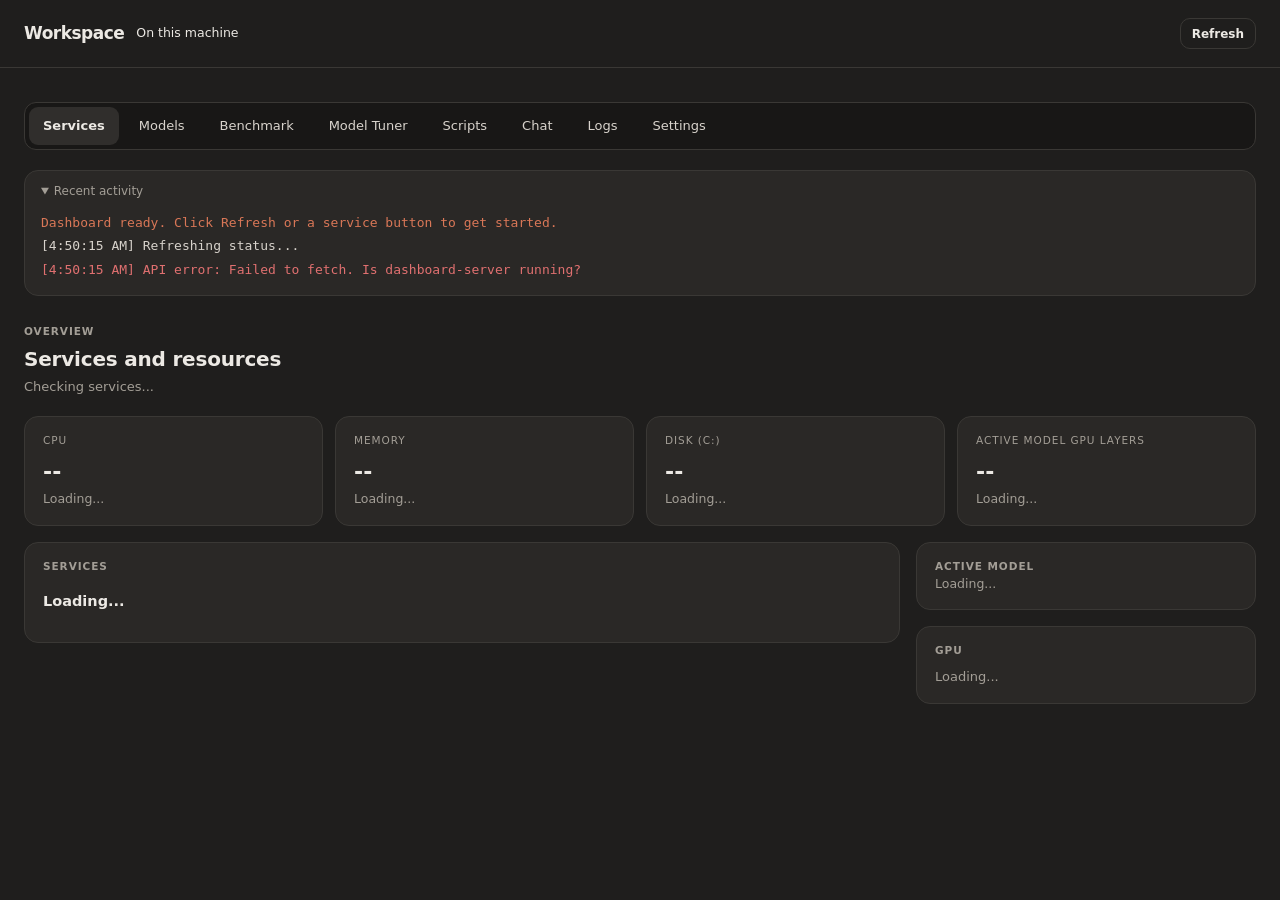
==== commit 7b144b05: "Merge main (model storage, #10) into the RAM-safety branch Conflicts resolved by keeping #10's model" ====
--- a/dashboard.html
+++ b/dashboard.html
@@ -1791,11 +1791,15 @@
             if (card) card.classList.add('loading');
             addFeedback(`Saving settings and loading ${m.filename}... this restarts llama-server and can take a while for large models.`, 'loading');
             try {
-                await fetch(`${DASHBOARD_API}/api/models/config`, {
+                const saveResp = await fetch(`${DASHBOARD_API}/api/models/config`, {
                     method: 'POST',
                     headers: { 'Content-Type': 'application/json' },
                     body: JSON.stringify({ filename: m.filename, settings })
                 });
+                const saved = await saveResp.json();
+                if (!saveResp.ok || !saved.success) {
+                    throw new Error(saved.message || saved.error || 'Settings could not be saved');
+                }
                 const resp = await fetch(`${DASHBOARD_API}/api/models/load`, {
                     method: 'POST',
                     headers: { 'Content-Type': 'application/json' },
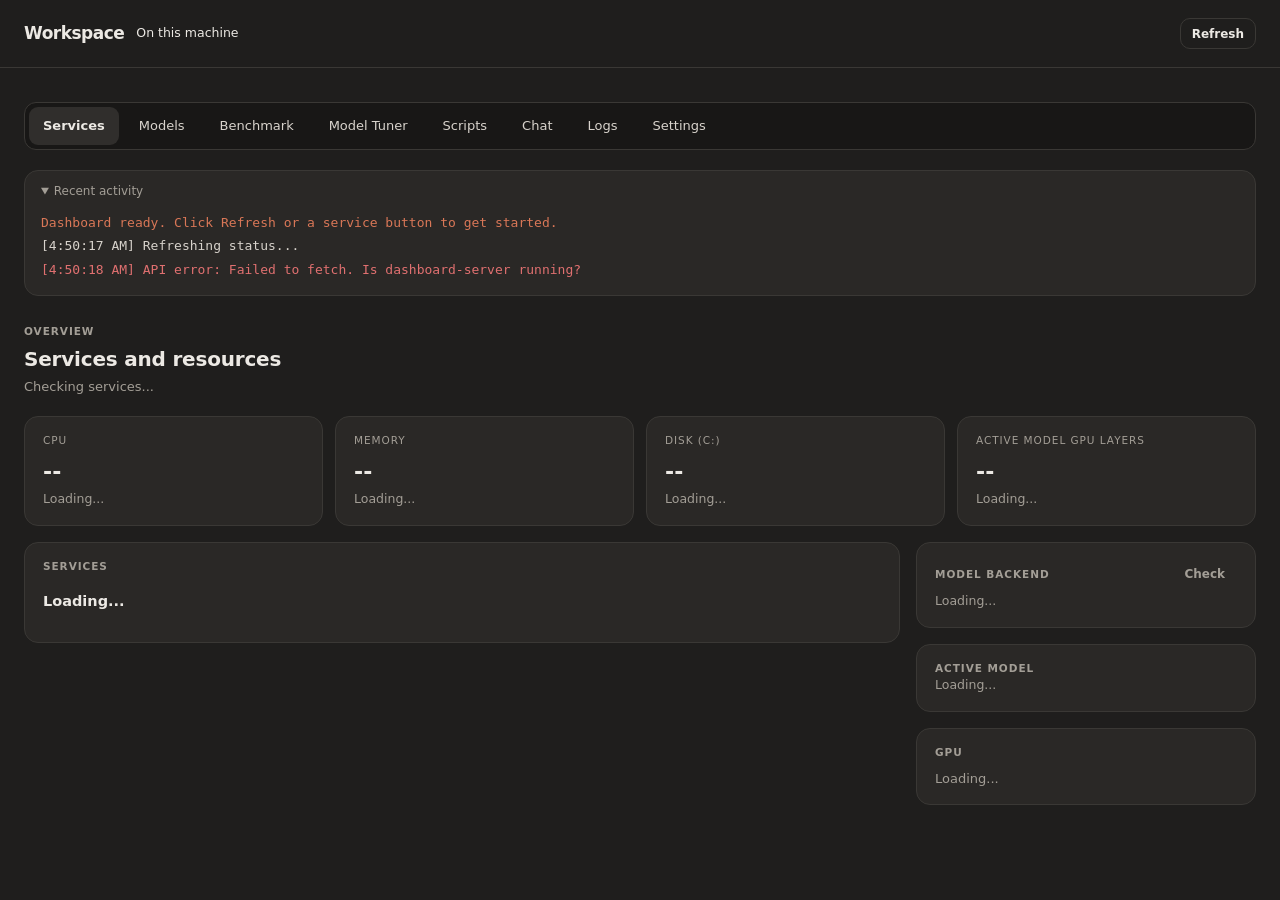
==== commit 0649e983: "Merge remote-tracking branch 'origin/main' into claude/project-thread-1w1h3e # Conflicts: #	README.m" ====
--- a/dashboard.html
+++ b/dashboard.html
@@ -597,6 +597,14 @@
         .active-stats > div { display: flex; justify-content: space-between; gap: 12px; }
         .active-stats dt { color: var(--text-muted); }
         .active-stats dd { margin: 0; color: var(--text-primary); text-align: right; font-variant-numeric: tabular-nums; }
+        .backend-row { padding: 12px 0; border-top: 1px solid var(--border); }
+        .backend-row:first-child { border-top: 0; }
+        .backend-line { display: flex; align-items: center; justify-content: space-between; gap: 8px; }
+        .backend-choice { display: flex; align-items: center; gap: 8px; font-size: 14px; font-weight: 600; color: var(--text-primary); cursor: pointer; }
+        .backend-choice input:disabled + span { color: var(--text-muted); }
+        .backend-detail { margin: 4px 0 0 24px; font-size: 12.5px; line-height: 1.5; color: var(--text-secondary); overflow-wrap: anywhere; }
+        .backend-picker { display: flex; align-items: center; gap: 8px; margin-bottom: 12px; font-size: 13px; color: var(--text-secondary); }
+        .backend-picker select { width: auto; padding: 6px 10px; font-size: 13px; }
         .overview-side .gpu-card { background: transparent; border: 0; border-radius: 0; box-shadow: none; padding: 8px 0 0; }
         .overview-side .gpu-card .gpu-name { color: var(--text-secondary); }
         .gpu-bar-track { background: var(--bg-field); }
@@ -703,6 +711,14 @@
                 </section>
 
                 <div class="overview-side">
+                    <section class="panel" aria-labelledby="backendsTitle">
+                        <div class="panel-head">
+                            <h3 class="label-caps" id="backendsTitle">Model backend</h3>
+                            <button type="button" class="btn btn-sm btn-ghost" onclick="refreshBackends(true)">Check</button>
+                        </div>
+                        <div id="backendsCard" role="radiogroup" aria-labelledby="backendsTitle"><p class="panel-meta">Loading...</p></div>
+                    </section>
+
                     <section class="panel" aria-labelledby="activeModelTitle">
                         <h3 class="label-caps" id="activeModelTitle">Active model</h3>
                         <div id="activeModel"><p class="panel-meta">Loading...</p></div>
@@ -748,6 +764,12 @@
                 <p style="color: var(--text-secondary); margin-bottom: 16px;">
                     Run 3 inference tests to measure your current generation speed in tokens/sec.
                 </p>
+                <label class="backend-picker">Model backend
+                    <select id="benchBackend" class="chat-input backend-select" onchange="setModelBackend(this.value)">
+                        <option value="local">This PC</option>
+                        <option value="hp">HP server</option>
+                    </select>
+                </label>
                 <button class="btn btn-primary" onclick="runQuickBenchmark()" id="benchmarkBtn">
                     ▶ Run 3-Run Benchmark
                 </button>
@@ -819,10 +841,16 @@
         <div class="tab-content" id="tab-chat">
             <div class="section">
                 <div class="section-title">Quick Chat</div>
+                <label class="backend-picker">Model backend
+                    <select id="chatBackend" class="chat-input backend-select" onchange="setModelBackend(this.value)">
+                        <option value="local">This PC</option>
+                        <option value="hp">HP server</option>
+                    </select>
+                </label>
                 <div class="chat-container">
                     <div class="chat-messages" id="chatMessages"></div>
                     <div class="chat-input-row">
-                        <input type="text" class="chat-input" id="chatInput" aria-label="Message to local model"
+                        <input type="text" class="chat-input" id="chatInput" aria-label="Message to the model"
                                placeholder="Type a message..." 
                                onkeydown="if(event.key==='Enter') sendChat()">
                         <button class="btn btn-primary" onclick="sendChat()">Send</button>
@@ -875,6 +903,94 @@
         const REASONING_EFFORTS = ['default','minimal','low','medium','high','xhigh','max'];
         
         let chatHistory = [];
+
+        // ---- Model backend: this PC's llama-server, or the HP server's through the dashboard ----
+        // The dashboard relays HP requests so the HP's API key stays out of the browser.
+        const BACKEND_STORAGE_KEY = 'ai-dashboard.model-backend';
+        const BACKEND_STATE_LABEL = { ready: 'Ready', loading: 'Loading model', offline: 'Offline', unauthorized: 'Key rejected', error: 'Error', 'not-configured': 'Not set up' };
+        const BACKEND_STATE_BADGE = { ready: 'badge-running', loading: 'badge-starting', offline: 'badge-stopped', unauthorized: 'badge-stopped', error: 'badge-stopped', 'not-configured': 'badge-idle' };
+        let modelBackend = 'local';
+        try { if (localStorage.getItem(BACKEND_STORAGE_KEY) === 'hp') modelBackend = 'hp'; } catch (e) {}
+        let backendsCache = null;
+
+        function modelApiBase() {
+            return modelBackend === 'hp' ? `${DASHBOARD_API}/api/remote/v1` : LLAMA_API;
+        }
+
+        function backendName(id = modelBackend) {
+            if (id === 'hp') return (backendsCache && backendsCache.remote && backendsCache.remote.name) || 'HP server';
+            return 'this PC';
+        }
+
+        function setModelBackend(id) {
+            modelBackend = id === 'hp' ? 'hp' : 'local';
+            try { localStorage.setItem(BACKEND_STORAGE_KEY, modelBackend); } catch (e) {}
+            renderBackends();
+            if (modelBackend === 'hp' && backendsCache && backendsCache.remote && backendsCache.remote.state !== 'ready') {
+                addFeedback(`${backendName()}: ${backendsCache.remote.message || BACKEND_STATE_LABEL[backendsCache.remote.state] || 'not ready'}`, 'warn');
+            }
+        }
+
+        async function refreshBackends(force = false) {
+            try {
+                const resp = await fetch(`${DASHBOARD_API}/api/backends${force ? '?refresh=1' : ''}`, { signal: AbortSignal.timeout(15000) });
+                backendsCache = await resp.json();
+            } catch (e) {
+                backendsCache = null;
+            }
+            renderBackends();
+            return backendsCache;
+        }
+
+        function renderBackends() {
+            const remote = backendsCache && backendsCache.remote;
+            document.querySelectorAll('.backend-select').forEach(sel => {
+                sel.value = modelBackend;
+                const hpOption = sel.querySelector('option[value="hp"]');
+                if (hpOption) {
+                    const name = remote && remote.name ? remote.name : 'HP server';
+                    hpOption.textContent = remote && remote.state !== 'ready' ? `${name} (${(BACKEND_STATE_LABEL[remote.state] || remote.state).toLowerCase()})` : name;
+                }
+            });
+            const box = document.getElementById('backendsCard');
+            if (!box) return;
+            if (!backendsCache) {
+                box.innerHTML = '<p class="panel-meta">Could not check the backends. Is dashboard-server running?</p>';
+                return;
+            }
+            const local = backendsCache.local || { state: 'offline' };
+            const hp = remote || { state: 'not-configured' };
+            const activeLocal = (modelsCache || []).find(m => m.isActive);
+            const localDetail = local.state === 'ready'
+                ? (activeLocal ? activeLocal.filename.replace(/\.gguf$/i, '') : 'llama-server is answering.')
+                : 'llama-server on this PC is not responding.';
+            const hpParts = [];
+            if (hp.model) hpParts.push(hp.model);
+            if (hp.state === 'ready' && hp.latencyMs != null) hpParts.push(`${hp.latencyMs} ms`);
+            if (hp.url) hpParts.push(hp.url);
+            if (hp.state !== 'ready' && hp.message) hpParts.push(hp.message);
+            const row = (id, title, state, detail) => `
+                <div class="backend-row">
+                    <div class="backend-line">
+                        <label class="backend-choice">
+                            <input type="radio" name="modelBackend" value="${id}" ${modelBackend === id ? 'checked' : ''}
+                                   ${id === 'hp' && state === 'not-configured' ? 'disabled' : ''} onchange="setModelBackend('${id}')">
+                            <span>${escapeHtml(title)}</span>
+                        </label>
+                        <span class="service-badge ${BACKEND_STATE_BADGE[state] || 'badge-idle'}">${escapeHtml(BACKEND_STATE_LABEL[state] || state)}</span>
+                    </div>
+                    <p class="backend-detail">${escapeHtml(detail)}</p>
+                </div>`;
+            box.innerHTML = row('local', 'This PC', local.state, localDetail)
+                + row('hp', hp.name || 'HP server', hp.state, hpParts.join(' · ') || 'Not set up.');
+        }
+
+        // An OpenAI-style error body ({error: {message}}) or a plain HTTP failure, as one line.
+        function modelErrorText(resp, data) {
+            const err = data && data.error;
+            const msg = err && (typeof err === 'string' ? err : err.message);
+            return msg || `HTTP ${resp.status}`;
+        }
         let logRefreshInterval = null;
         let benchmarkRunning = false;
         
@@ -947,7 +1063,7 @@
                 renderServices(data.services);
                 renderSystemInfo(data.system);
                 renderGpuCard(data.gpu);
-                refreshActiveModel();
+                refreshActiveModel().then(() => refreshBackends());
                 addFeedback('Status refreshed', 'success');
             } catch (e) {
                 addFeedback(`API error: ${e.message}. Is dashboard-server running?`, 'error');
@@ -1222,18 +1338,30 @@
             btn.disabled = true;
             btn.textContent = '⏳ Running...';
             
-            addFeedback('Starting benchmark (3 runs)...', 'info');
+            // Pinned for all three runs, so changing the picker mid-benchmark can't mix machines.
+            const benchBackend = modelBackend;
+            const benchApi = modelApiBase();
+            const benchName = backendName();
+            addFeedback(`Starting benchmark on ${benchName} (3 runs)...`, 'info');
             document.getElementById('benchmarkResults').style.display = 'block';
             document.getElementById('avgTps').textContent = '--';
             document.getElementById('maxTps').textContent = '--';
             document.getElementById('minTps').textContent = '--';
             
             try {
-                // Check if llama is reachable
-                try {
-                    await fetch(`${LLAMA_API}/models`, { signal: AbortSignal.timeout(3000) });
-                } catch {
-                    addFeedback('llama-server not reachable. Start it first.', 'error');
+                // Check if the chosen backend is reachable
+                let reachable = true;
+                if (benchBackend === 'hp') {
+                    const b = await refreshBackends(true);
+                    reachable = !!(b && b.remote && b.remote.state === 'ready');
+                } else {
+                    try {
+                        await fetch(`${LLAMA_API}/models`, { signal: AbortSignal.timeout(3000) });
+                    } catch { reachable = false; }
+                }
+                if (!reachable) {
+                    const why = benchBackend === 'hp' && backendsCache && backendsCache.remote ? backendsCache.remote.message : 'Start it first.';
+                    addFeedback(`${benchName} is not reachable. ${why}`, 'error');
                     btn.disabled = false;
                     btn.textContent = '▶ Run 3-Run Benchmark';
                     benchmarkRunning = false;
@@ -1248,7 +1376,7 @@
                     const sw = performance.now();
                     
                     try {
-                        const resp = await fetch(`${LLAMA_API}/chat/completions`, {
+                        const resp = await fetch(`${benchApi}/chat/completions`, {
                             method: 'POST',
                             headers: { 'Content-Type': 'application/json' },
                             body: JSON.stringify({
@@ -1259,10 +1387,12 @@
                                 stream: false
                             })
                         });
-                        const data = await resp.json();
+                        const data = await resp.json().catch(() => null);
                         const elapsed = performance.now() - sw;
                         
-                        if (data.usage && data.usage.completion_tokens > 0) {
+                        if (!resp.ok) {
+                            addFeedback(`  Run ${i}: ${modelErrorText(resp, data)}`, 'error');
+                        } else if (data && data.usage && data.usage.completion_tokens > 0) {
                             const tps = (data.usage.completion_tokens / (elapsed / 1000)).toFixed(2);
                             results.push(parseFloat(tps));
                             addFeedback(`  Run ${i}: ${tps} tokens/sec (${data.usage.completion_tokens} tokens in ${elapsed.toFixed(0)}ms)`, 'success');
@@ -1283,7 +1413,7 @@
                     document.getElementById('maxTps').textContent = `${max} t/s`;
                     document.getElementById('minTps').textContent = `${min} t/s`;
                     
-                    addFeedback(`Benchmark complete. Avg: ${avg} t/s, Best: ${max} t/s`, 'success');
+                    addFeedback(`Benchmark complete on ${benchName}. Avg: ${avg} t/s, Best: ${max} t/s`, 'success');
                 }
             } catch (e) {
                 addFeedback(`Benchmark error: ${e.message}`, 'error');
@@ -1372,11 +1502,22 @@
         }
 
         // ---- Chat ----
+        // One turn at a time: an HP reply can take minutes, and overlapping turns would interleave the history.
+        let chatPending = false;
         async function sendChat() {
             const input = document.getElementById('chatInput');
             const msg = input.value.trim();
             if (!msg) return;
+            if (chatPending) {
+                addFeedback('Still waiting for the last reply.', 'warn');
+                return;
+            }
+            chatPending = true;
             input.value = '';
+            // Pinned for this turn, so changing the picker mid-reply doesn't mislabel it.
+            const turnBackend = modelBackend;
+            const turnApi = modelApiBase();
+            const turnName = backendName();
             
             addChatMessage('user', msg);
             chatHistory.push({ role: 'user', content: msg });
@@ -1392,22 +1533,34 @@
                     stream: false
                 });
                 
-                const resp = await fetch(`${LLAMA_API}/chat/completions`, {
+                const resp = await fetch(`${turnApi}/chat/completions`, {
                     method: 'POST',
                     headers: { 'Content-Type': 'application/json' },
                     body: body
                 });
-                const data = await resp.json();
+                const data = await resp.json().catch(() => null);
                 
-                if (data.choices && data.choices[0]) {
+                if (resp.ok && data && data.choices && data.choices[0]) {
                     const reply = data.choices[0].message.content;
                     addChatMessage('assistant', reply);
                     chatHistory.push({ role: 'assistant', content: reply });
+                } else if (!resp.ok) {
+                    // Keep the failed turn out of the history so a retry, or the other backend, starts clean.
+                    chatHistory.pop();
+                    const hint = turnBackend === 'hp' ? '\n\nSwitch the model backend to This PC to keep chatting.' : '';
+                    addChatMessage('assistant', `${turnName} could not answer: ${modelErrorText(resp, data)}${hint}`);
+                    if (turnBackend === 'hp') refreshBackends(true);
                 } else {
                     addChatMessage('assistant', 'No response from model.');
                 }
             } catch (e) {
-                addChatMessage('assistant', `Error: ${e.message}\n\nMake sure llama-server is running with a model loaded.`);
+                chatHistory.pop();
+                const hint = turnBackend === 'hp'
+                    ? 'Make sure the dashboard server is running.'
+                    : 'Make sure llama-server is running with a model loaded.';
+                addChatMessage('assistant', `Error: ${e.message}\n\n${hint}`);
+            } finally {
+                chatPending = false;
             }
         }
         
